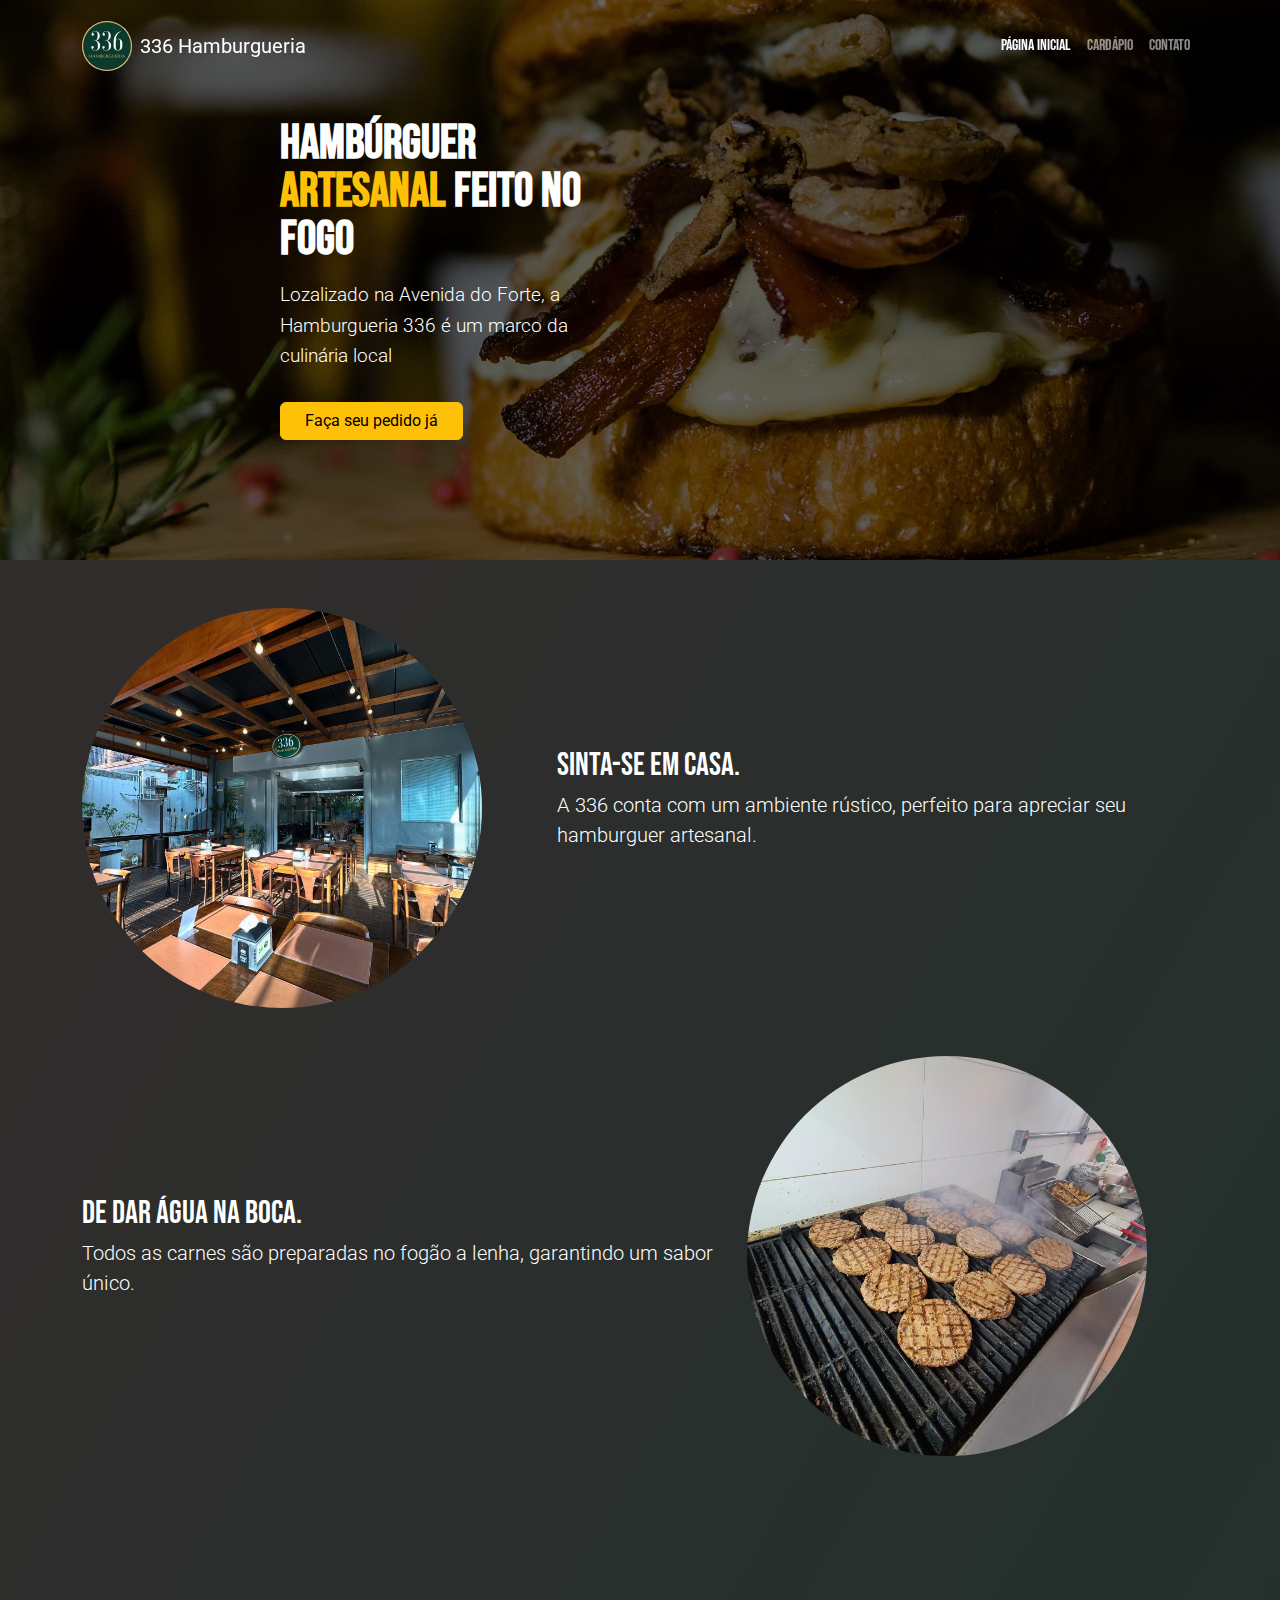
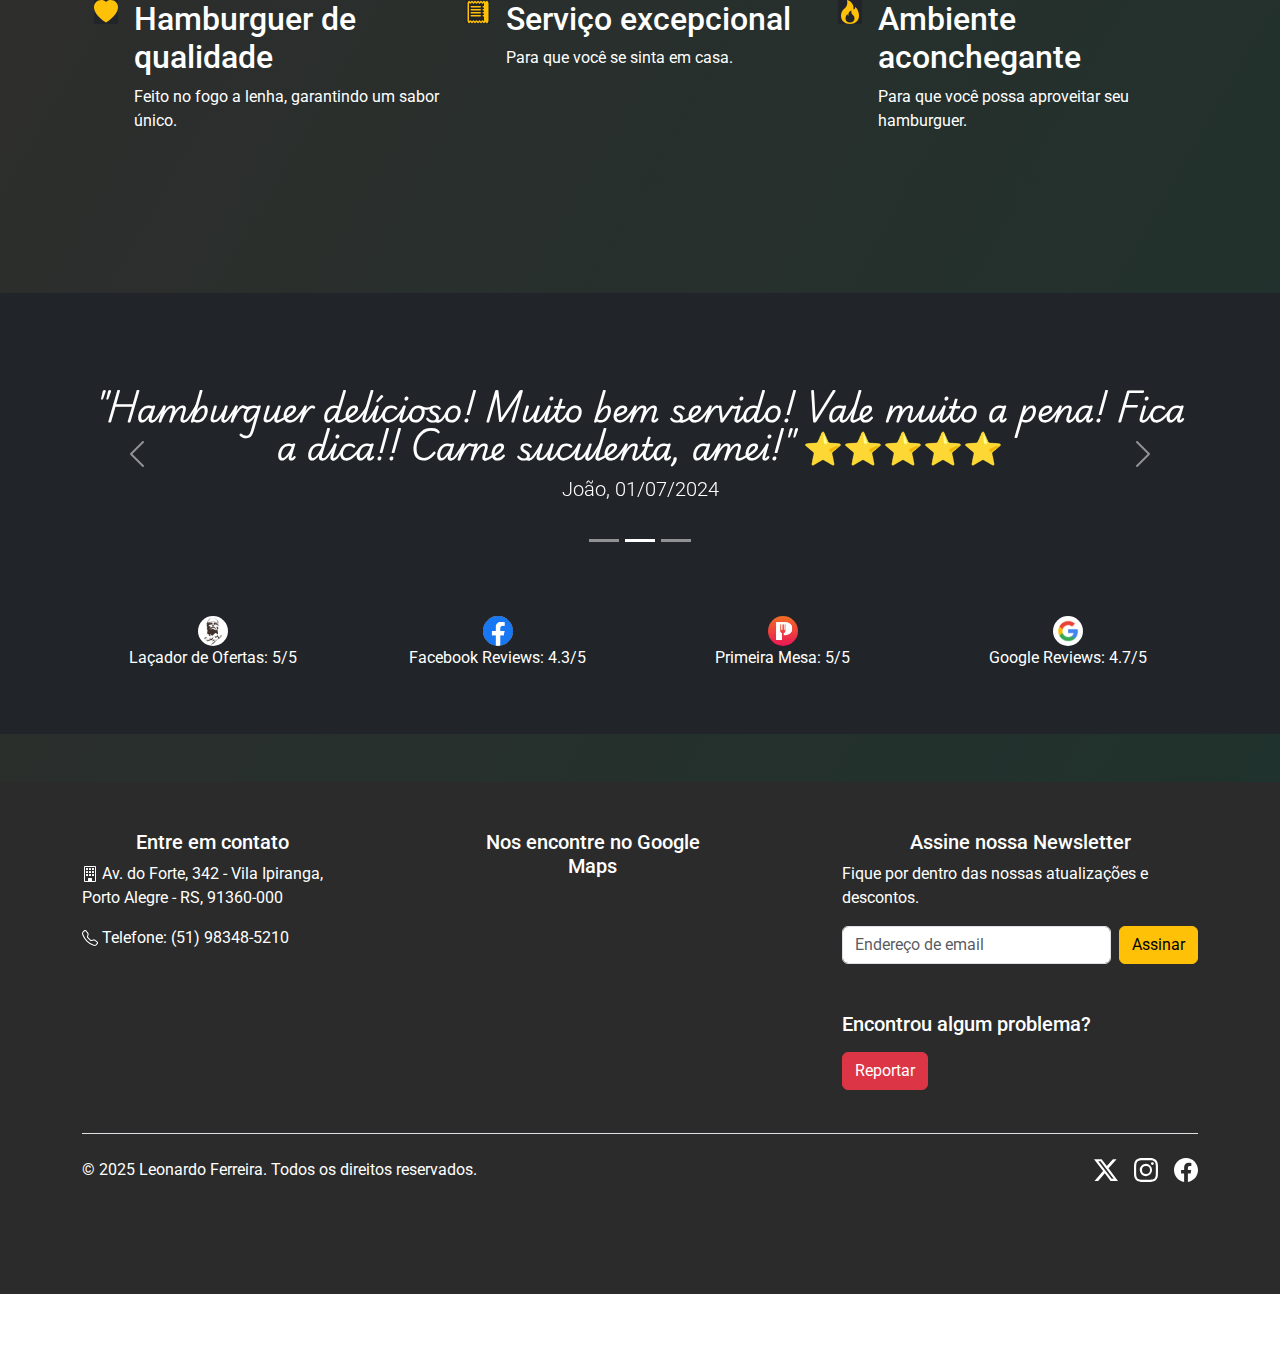
==== index.html @ c4f1ffca "first commit" ====
<!DOCTYPE html>
<html lang="en">
  <head>
    <meta charset="UTF-8" />
    <meta name="viewport" content="width=device-width, initial-scale=1.0" />
    <title>336 Hamburgueria</title>
    <link
      href="https://cdn.jsdelivr.net/npm/bootstrap@5.3.3/dist/css/bootstrap.min.css"
      rel="stylesheet"
      integrity="sha384-QWTKZyjpPEjISv5WaRU9OFeRpok6YctnYmDr5pNlyT2bRjXh0JMhjY6hW+ALEwIH"
      crossorigin="anonymous"
    />
    <link rel="stylesheet" href="/styles/style.css" />
    <script
      src="https://cdn.jsdelivr.net/npm/bootstrap@5.3.3/dist/js/bootstrap.bundle.min.js"
      integrity="sha384-YvpcrYf0tY3lHB60NNkmXc5s9fDVZLESaAA55NDzOxhy9GkcIdslK1eN7N6jIeHz"
      crossorigin="anonymous"
    ></script>
    <script src="/scripts/script.js" defer></script>
  </head>
  <body>
    <!-- HEADER -->
    <div id="header"></div>
    <!-- HEADER -->
    <!-- HERO -->
    <div class="container-fluid hero-section">
      <div class="container col-8 px-4 py-5 main-content">
        <div class="row align-items-center g-5 py-5">
          <div class="col-lg-6">
            <h1
              class="display-5 fw-bold text-white lh-1 mb-3 bebas-neue-regular"
            >
              Hambúrguer
              <span class="text-warning roboto">artesanal</span> feito no fogo
            </h1>
            <p class="lead text-white">
              Lozalizado na Avenida do Forte, a Hamburgueria 336 é um marco da
              culinária local
            </p>
            <div class="d-grid gap-2 d-flex justify-content-start">
              <a href="http://336hamburgueria.com/">
                <button type="button" class="btn btn-warning btn px-4 me-md-2">
                  Faça seu pedido já
                </button></a
              >
            </div>
          </div>
        </div>
      </div>
    </div>
    <!-- HERO -->
    <!-- FEATURETTES -->
    <div class="container py-5">
      <div class="row featurette mb-5 align-items-center">
        <div class="col-md-7 order-md-2">
          <h2
            class="featurette-heading fw-normal lh-1 text-white bebas-neue-regular"
          >
            Sinta-se em casa.
          </h2>
          <p class="lead text-white">
            A 336 conta com um ambiente rústico, perfeito para apreciar seu
            hamburguer artesanal.
          </p>
        </div>
        <div class="col-md-5 order-md-1">
          <img
            src="/images/ambient.jpg"
            class="img-fluid rounded-circle"
            alt="Ambiente aconchegante"
            style="width: 400px; height: 400px"
          />
        </div>
      </div>
      <div class="row featurette align-items-center">
        <div class="col-md-7">
          <h2
            class="featurette-heading fw-normal lh-1 text-white bebas-neue-regular"
          >
            De dar água na boca.
          </h2>
          <p class="lead text-white">
            Todos as carnes são preparadas no fogão a lenha, garantindo um sabor
            único.
          </p>
        </div>
        <div class="col-md-5">
          <img
            src="/images/grill.jpg"
            class="img-fluid rounded-circle"
            alt="Hamburguer de qualidade"
            style="width: 400px; height: 400px"
          />
        </div>
      </div>
    </div>
    <!-- FEATURETTES -->
    <!-- FEATURES -->
    <div class="container px-4 py-5" id="hanging-icons">
      <div class="row g-4 py-5 row-cols-1 row-cols-lg-3">
        <div class="col d-flex align-items-start">
          <div
            class="icon-square text-warning bg-dark d-inline-flex align-items-center justify-content-center fs-4 flex-shrink-0 me-3"
          >
            <svg
              xmlns="http://www.w3.org/2000/svg"
              width="1em"
              height="1em"
              fill="currentColor"
              class="bi bi-heart-fill"
              viewBox="0 0 16 16"
            >
              <path
                fill-rule="evenodd"
                d="M8 1.314C12.438-3.248 23.534 4.735 8 15-7.534 4.736 3.562-3.248 8 1.314"
              />
            </svg>
          </div>
          <div>
            <h3 class="fs-2 text-white">Hamburguer de qualidade</h3>
            <p class="text-white">
              Feito no fogo a lenha, garantindo um sabor único.
            </p>
          </div>
        </div>
        <div class="col d-flex align-items-start">
          <div
            class="icon-square text-warning bg-dark d-inline-flex align-items-center justify-content-center fs-4 flex-shrink-0 me-3"
          >
            <svg
              xmlns="http://www.w3.org/2000/svg"
              width="1em"
              height="1em"
              fill="currentColor"
              class="bi bi-receipt"
              viewBox="0 0 16 16"
            >
              <path
                d="M1.92.506a.5.5 0 0 1 .434.14L3 1.293l.646-.647a.5.5 0 0 1 .708 0L5 1.293l.646-.647a.5.5 0 0 1 .708 0L7 1.293l.646-.647a.5.5 0 0 1 .708 0L9 1.293l.646-.647a.5.5 0 0 1 .708 0l.646.647.646-.647a.5.5 0 0 1 .708 0l.646.647.646-.647a.5.5 0 0 1 .801.13l.5 1A.5.5 0 0 1 15 2v12a.5.5 0 0 1-.053.224l-.5 1a.5.5 0 0 1-.8.13L13 14.707l-.646.647a.5.5 0 0 1-.708 0L11 14.707l-.646.647a.5.5 0 0 1-.708 0L9 14.707l-.646.647a.5.5 0 0 1-.708 0L7 14.707l-.646.647a.5.5 0 0 1-.708 0L5 14.707l-.646.647a.5.5 0 0 1-.708 0L3 14.707l-.646.647a.5.5 0 0 1-.801-.13l-.5-1A.5.5 0 0 1 1 14V2a.5.5 0 0 1 .053-.224l.5-1a.5.5 0 0 1 .367-.27m.217 1.338L2 2.118v11.764l.137.274.51-.51a.5.5 0 0 1 .707 0l.646.647.646-.646a.5.5 0 0 1 .708 0l.646.646.646-.646a.5.5 0 0 1 .708 0l.646.646.646-.646a.5.5 0 0 1 .708 0l.646.646.646-.646a.5.5 0 0 1 .708 0l.509.509.137-.274V2.118l-.137-.274-.51.51a.5.5 0 0 1-.707 0L12 1.707l-.646.647a.5.5 0 0 1-.708 0L10 1.707l-.646.647a.5.5 0 0 1-.708 0L8 1.707l-.646.647a.5.5 0 0 1-.708 0L6 1.707l-.646.647a.5.5 0 0 1-.708 0L4 1.707l-.646.647a.5.5 0 0 1-.708 0z"
              />
              <path
                d="M3 4.5a.5.5 0 0 1 .5-.5h6a.5.5 0 1 1 0 1h-6a.5.5 0 0 1-.5-.5m0 2a.5.5 0 0 1 .5-.5h6a.5.5 0 1 1 0 1h-6a.5.5 0 0 1-.5-.5m0 2a.5.5 0 0 1 .5-.5h6a.5.5 0 1 1 0 1h-6a.5.5 0 0 1-.5-.5m0 2a.5.5 0 0 1 .5-.5h6a.5.5 0 0 1 0 1h-6a.5.5 0 0 1-.5-.5m8-6a.5.5 0 0 1 .5-.5h1a.5.5 0 0 1 0 1h-1a.5.5 0 0 1-.5-.5m0 2a.5.5 0 0 1 .5-.5h1a.5.5 0 0 1 0 1h-1a.5.5 0 0 1-.5-.5m0 2a.5.5 0 0 1 .5-.5h1a.5.5 0 0 1 0 1h-1a.5.5 0 0 1-.5-.5m0 2a.5.5 0 0 1 .5-.5h1a.5.5 0 0 1 0 1h-1a.5.5 0 0 1-.5-.5"
              />
            </svg>
          </div>
          <div>
            <h3 class="fs-2 text-white">Serviço excepcional</h3>
            <p class="text-white">Para que você se sinta em casa.</p>
          </div>
        </div>
        <div class="col d-flex align-items-start">
          <div
            class="icon-square text-warning bg-dark d-inline-flex align-items-center justify-content-center fs-4 flex-shrink-0 me-3"
          >
            <svg
              xmlns="http://www.w3.org/2000/svg"
              width="1em"
              height="1em"
              fill="currentColor"
              class="bi bi-fire"
              viewBox="0 0 16 16"
            >
              <path
                d="M8 16c3.314 0 6-2 6-5.5 0-1.5-.5-4-2.5-6 .25 1.5-1.25 2-1.25 2C11 4 9 .5 6 0c.357 2 .5 4-2 6-1.25 1-2 2.729-2 4.5C2 14 4.686 16 8 16m0-1c-1.657 0-3-1-3-2.75 0-.75.25-2 1.25-3C6.125 10 7 10.5 7 10.5c-.375-1.25.5-3.25 2-3.5-.179 1-.25 2 1 3 .625.5 1 1.364 1 2.25C11 14 9.657 15 8 15"
              />
            </svg>
          </div>
          <div>
            <h3 class="fs-2 text-white">Ambiente aconchegante</h3>
            <p class="text-white">
              Para que você possa aproveitar seu hamburguer.
            </p>
          </div>
        </div>
      </div>
    </div>
    <!-- FEATURES -->

    <!-- TESTIMONIALS -->
    <section id="testimonial">
      <div class="my-5">
        <div class="p-5 text-center bg-dark text-white">
          <div
            id="myCarousel"
            class="carousel slide mb-6 pointer-event"
            data-bs-ride="carousel"
          >
            <div class="carousel-indicators">
              <button
                type="button"
                data-bs-target="#myCarousel"
                data-bs-slide-to="0"
                class=""
                aria-label="Slide 1"
              ></button>
              <button
                type="button"
                data-bs-target="#myCarousel"
                data-bs-slide-to="1"
                aria-label="Slide 2"
                class="active"
                aria-current="true"
              ></button>
              <button
                type="button"
                data-bs-target="#myCarousel"
                data-bs-slide-to="2"
                aria-label="Slide 3"
                class=""
              ></button>
            </div>
            <div class="carousel-inner">
              <div class="carousel-item active">
                <div class="container py-5">
                  <h2 class="playwrite-au-sa-400">
                    "Hamburguer delícioso! Muito bem servido! Vale muito a pena!
                    Fica a dica!! Carne suculenta, amei!" ⭐⭐⭐⭐⭐
                  </h2>
                  <p class="col-lg-8 mx-auto lead mt-2">João, 01/07/2024</p>
                </div>
              </div>
              <div class="carousel-item">
                <div class="container py-5">
                  <h2 class="playwrite-au-sa-400">
                    "Hambúrguer de qualidade, além de matar a fome é enorme, e o
                    atendimento da equipe é excepcional." ⭐⭐⭐⭐⭐
                  </h2>
                  <p class="col-lg-8 mx-auto lead mt-2">Denis, 01/12/2024</p>
                </div>
              </div>
              <div class="carousel-item">
                <div class="container py-5">
                  <h2 class="playwrite-au-sa-400">
                    "Comida impecável!! O hambúrguer é uma delicia. E o bife a
                    parmegiana, tanto o de frango como o de carne sao
                    deliciosos. Atendimento nota 10. Serviço rapido, muito bem
                    organizado e limpeza nota 10 também!!" ⭐⭐⭐⭐⭐
                  </h2>
                  <p class="col-lg-8 mx-auto lead mt-2">Virgínia, 09/08/2024</p>
                </div>
              </div>
            </div>
            <button
              class="carousel-control-prev"
              type="button"
              data-bs-target="#myCarousel"
              data-bs-slide="prev"
            >
              <span
                class="carousel-control-prev-icon"
                aria-hidden="true"
              ></span>
              <span class="visually-hidden">Previous</span>
            </button>
            <button
              class="carousel-control-next"
              type="button"
              data-bs-target="#myCarousel"
              data-bs-slide="next"
            >
              <span
                class="carousel-control-next-icon"
                aria-hidden="true"
              ></span>
              <span class="visually-hidden">Next</span>
            </button>
          </div>

          <div class="container mt-5">
            <div class="row">
              <div class="col-lg-3 col-sm-12">
                <img
                  src="/images/lacador.jpg"
                  alt="lacador de ofertas"
                  height="30"
                  style="border-radius: 50%"
                />
                <p class="text-white">Laçador de Ofertas: 5/5</p>
              </div>
              <div class="col-lg-3 col-sm-12">
                <img
                  src="/images/facebook.jpg"
                  alt="facebook"
                  height="30"
                  style="border-radius: 50%"
                />
                <p class="text-white">Facebook Reviews: 4.3/5</p>
              </div>
              <div class="col-lg-3 col-sm-12">
                <img
                  src="/images/primeiramesa.jpg"
                  alt="primeira mesa"
                  height="30"
                  style="border-radius: 50%"
                />
                <p class="text-white">Primeira Mesa: 5/5</p>
              </div>
              <div class="col-lg-3 col-sm-12">
                <img
                  src="/images/google.jpg"
                  alt="google reviews"
                  height="30"
                  style="border-radius: 50%"
                />
                <p class="text-white">Google Reviews: 4.7/5</p>
              </div>
            </div>
          </div>
        </div>
      </div>
    </section>
    <!-- TESTIMONIALS -->

    <!-- FOOTER -->
    <footer id="footer"></footer>
    <!-- FOOTER -->
  </body>
</html>
---- styles/style.css ----
@import url("https://fonts.googleapis.com/css2?family=Bebas+Neue&family=Roboto&family=Playwrite+AU+SA:wght@100..400&display=swap");

@keyframes gradient-animation {
  0% {
    background-position: 0% 50%;
  }
  50% {
    background-position: 100% 50%;
  }
  100% {
    background-position: 0% 50%;
  }
}

body {
  background: linear-gradient(300deg, #0c392d, #342b2c);
  background-size: 180% 180%;
  animation: gradient-animation 20s ease infinite;
  min-height: 100vh;
  margin: 0;
  font-family: "Roboto", sans-serif;
}

.hero-section {
  position: relative;
  z-index: 1;
  min-height: 70vh; /* Adjust height to fit the hero text */
  display: flex;
  justify-content: flex-start; /* Align text to the left */
  align-items: center;
  color: white;
  background: url("/images/burger-bg.png") no-repeat center center;
  background-size: cover;
  margin-top: -70px; /* Remove the gap between the burger background and the top */
  padding-top: 70px; /* Compensate for the fixed navbar */
}

.hero-section::after {
  content: "";
  position: absolute;
  top: 0;
  left: 0;
  right: 0;
  bottom: 0;
  background: rgba(0, 0, 0, 0.6); /* Darker overlay for better readability */
  z-index: -1;
}

.navbar {
  position: fixed;
  width: 100%;
  top: 0;
  z-index: 1000;
  transition: background-color 0.3s;
}

.navbar-transparent {
  background-color: transparent !important;
}

.navbar-solid {
  background-color: #343a40 !important;
}

.main-content {
  padding-top: 100px; /* Add padding to ensure content doesn't overlap with navbar */
}

.side-nav {
  height: 100%;
  width: 0;
  position: fixed;
  z-index: 1001;
  top: 0;
  right: 0;
  background-color: #343a40;
  overflow-x: hidden;
  transition: 0.5s;
  padding-top: 60px;
}

.side-nav a {
  padding: 8px 8px 8px 32px;
  text-decoration: none;
  font-size: 25px;
  color: #ffffff;
  display: block;
  transition: 0.3s;
}

.side-nav a:hover {
  color: #f1f1f1;
}

.side-nav .closebtn {
  position: absolute;
  top: 0;
  right: 25px;
  font-size: 36px;
  margin-left: 50px;
}

.side-nav .active {
  background-color: #495057;
  color: #ffffff;
}

.hero-section h1 {
  font-size: 3rem;
  font-weight: bold;
  line-height: 1.3;
  margin-bottom: 20px;
}

.hero-section p {
  font-size: 1.2rem;
  line-height: 1.6;
  margin-bottom: 30px;
}

.d-grid .btn {
  min-width: 150px;
}

.bebas-neue-regular {
  font-family: "Bebas Neue", serif;
  font-weight: 400;
  font-style: normal;
}

.roboto-regular {
  font-family: "Roboto", serif;
  font-weight: 400;
  font-style: normal;
}

.playwrite-au-sa-400 {
  font-family: "Playwrite AU SA", serif;
  font-optical-sizing: auto;
  font-weight: 400;
  font-style: normal;
}

.cover {
  background: url("/images/burger-bg.png") no-repeat;
  position: relative;
  background-size: cover;
  background-position: center center;
  height: 70%;
}
.overlay {
  position: absolute;
  width: 100%;
  height: 100%;
  background: rgba(0, 0, 0, 0.4); /* Dark overlay */
}

.card-img-top {
  height: 400px;
  object-fit: cover;
}

#backToTop {
  position: fixed;
  bottom: 20px;
  right: 20px;
  display: none;
  background-color: #343a40;
  color: #ffffff;
  border: none;
  padding: 10px 15px;
  border-radius: 5px;
  cursor: pointer;
  z-index: 1000;
}

#backToTop:hover {
  background-color: #495057;
}

@media (max-width: 768px) {
  .hero-section {
    padding-top: 70px; /* Adjust padding for mobile to avoid navbar overlap */
    text-align: center; /* Center align text on mobile */
  }

  .hero-section h1 {
    font-size: 2.2rem;
  }

  .hero-section p {
    font-size: 1rem;
  }

  /* Mobile Overlay */
  .cover::after {
    background: rgba(0, 0, 0, 0.7); /* Stronger dark overlay on mobile */
  }
}

@media (min-width: 769px) {
  .hero-section {
    text-align: left;
    padding-left: 5%;
    padding-right: 5%;
  }
}
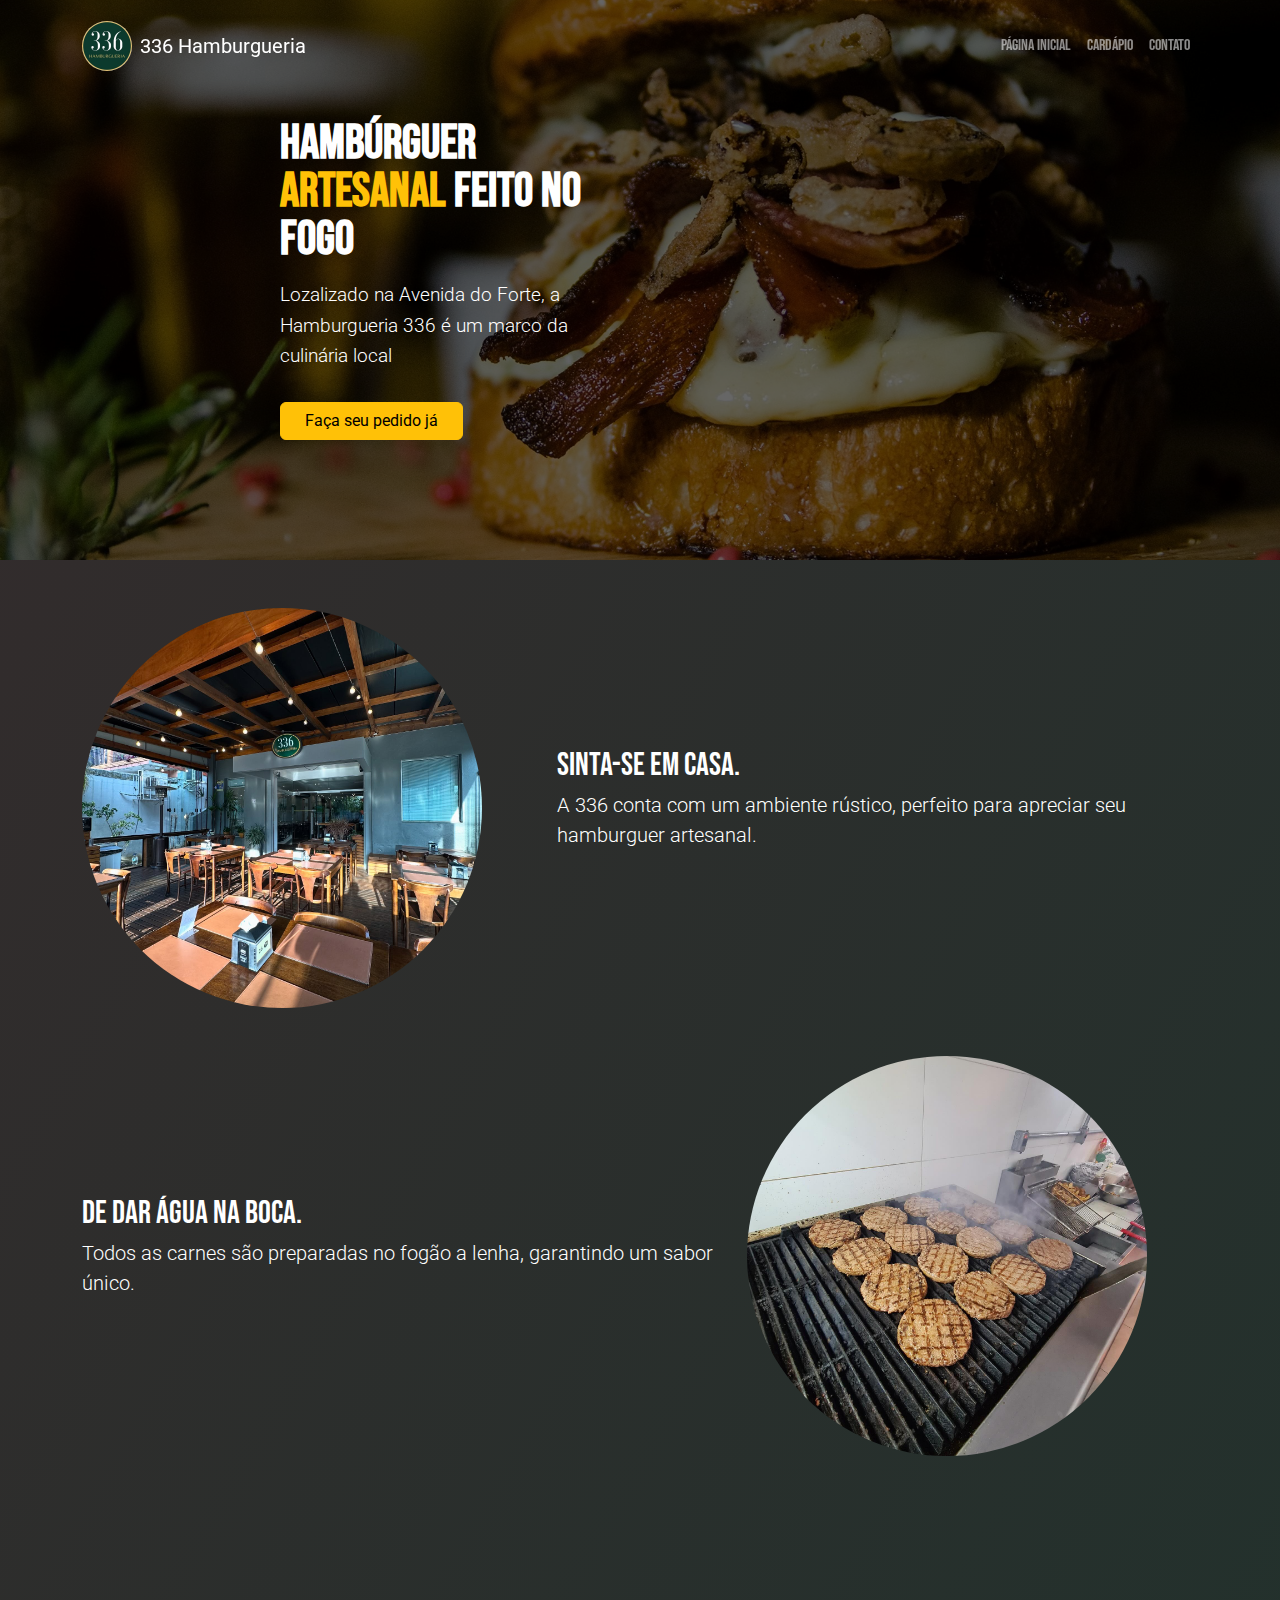
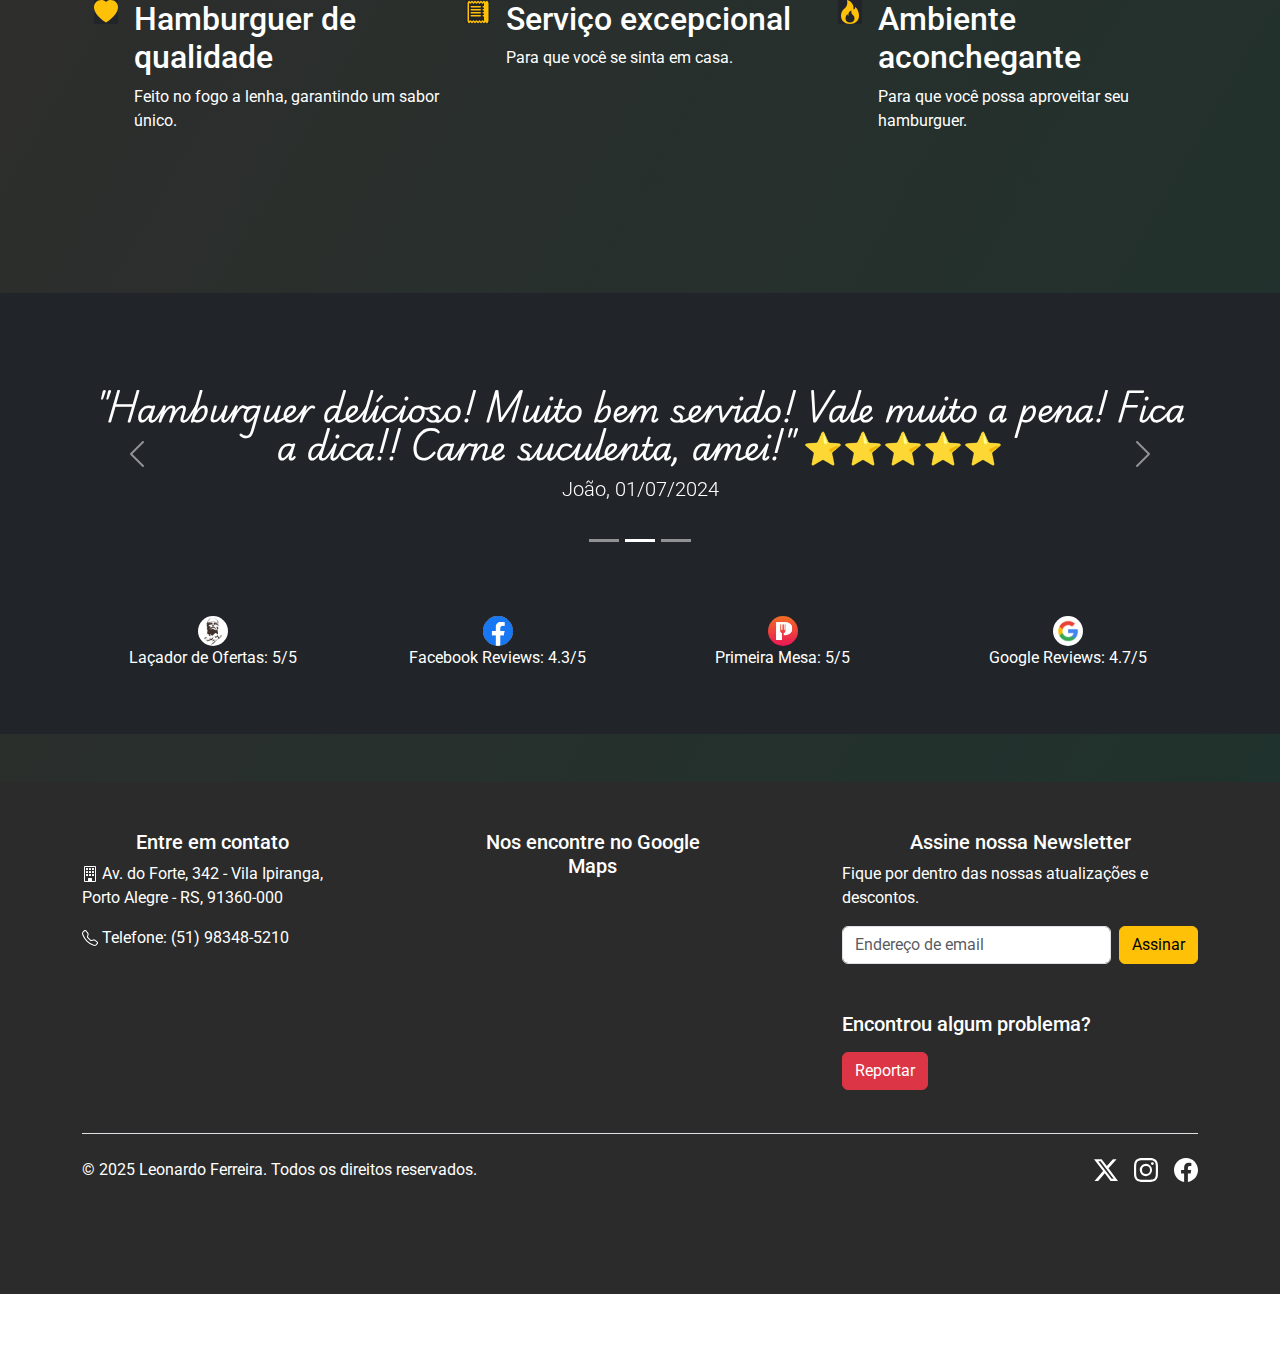
==== commit df69326e: "fixed links" ====
--- a/index.html
+++ b/index.html
@@ -10,13 +10,13 @@
       integrity="sha384-QWTKZyjpPEjISv5WaRU9OFeRpok6YctnYmDr5pNlyT2bRjXh0JMhjY6hW+ALEwIH"
       crossorigin="anonymous"
     />
-    <link rel="stylesheet" href="/styles/style.css" />
+    <link rel="stylesheet" href="./styles/style.css" />
     <script
       src="https://cdn.jsdelivr.net/npm/bootstrap@5.3.3/dist/js/bootstrap.bundle.min.js"
       integrity="sha384-YvpcrYf0tY3lHB60NNkmXc5s9fDVZLESaAA55NDzOxhy9GkcIdslK1eN7N6jIeHz"
       crossorigin="anonymous"
     ></script>
-    <script src="/scripts/script.js" defer></script>
+    <script src="./scripts/script.js" defer></script>
   </head>
   <body>
     <!-- HEADER -->
@@ -65,7 +65,7 @@
         </div>
         <div class="col-md-5 order-md-1">
           <img
-            src="/images/ambient.jpg"
+            src="./images/ambient.jpg"
             class="img-fluid rounded-circle"
             alt="Ambiente aconchegante"
             style="width: 400px; height: 400px"
@@ -86,7 +86,7 @@
         </div>
         <div class="col-md-5">
           <img
-            src="/images/grill.jpg"
+            src="./images/grill.jpg"
             class="img-fluid rounded-circle"
             alt="Hamburguer de qualidade"
             style="width: 400px; height: 400px"
@@ -270,7 +270,7 @@
             <div class="row">
               <div class="col-lg-3 col-sm-12">
                 <img
-                  src="/images/lacador.jpg"
+                  src="./images/lacador.jpg"
                   alt="lacador de ofertas"
                   height="30"
                   style="border-radius: 50%"
@@ -279,7 +279,7 @@
               </div>
               <div class="col-lg-3 col-sm-12">
                 <img
-                  src="/images/facebook.jpg"
+                  src="./images/facebook.jpg"
                   alt="facebook"
                   height="30"
                   style="border-radius: 50%"
@@ -288,7 +288,7 @@
               </div>
               <div class="col-lg-3 col-sm-12">
                 <img
-                  src="/images/primeiramesa.jpg"
+                  src="./images/primeiramesa.jpg"
                   alt="primeira mesa"
                   height="30"
                   style="border-radius: 50%"
@@ -297,7 +297,7 @@
               </div>
               <div class="col-lg-3 col-sm-12">
                 <img
-                  src="/images/google.jpg"
+                  src="./images/google.jpg"
                   alt="google reviews"
                   height="30"
                   style="border-radius: 50%"
--- a/styles/style.css
+++ b/styles/style.css
@@ -24,15 +24,15 @@
 .hero-section {
   position: relative;
   z-index: 1;
-  min-height: 70vh; /* Adjust height to fit the hero text */
+  min-height: 70vh;
   display: flex;
-  justify-content: flex-start; /* Align text to the left */
+  justify-content: flex-start;
   align-items: center;
   color: white;
-  background: url("/images/burger-bg.png") no-repeat center center;
+  background: url("../images/burger-bg.png") no-repeat center center;
   background-size: cover;
-  margin-top: -70px; /* Remove the gap between the burger background and the top */
-  padding-top: 70px; /* Compensate for the fixed navbar */
+  margin-top: -70px; 
+  padding-top: 70px; 
 }
 
 .hero-section::after {
@@ -42,7 +42,7 @@
   left: 0;
   right: 0;
   bottom: 0;
-  background: rgba(0, 0, 0, 0.6); /* Darker overlay for better readability */
+  background: rgba(0, 0, 0, 0.6);
   z-index: -1;
 }
 
@@ -63,7 +63,7 @@
 }
 
 .main-content {
-  padding-top: 100px; /* Add padding to ensure content doesn't overlap with navbar */
+  padding-top: 100px; 
 }
 
 .side-nav {
@@ -142,7 +142,7 @@
 }
 
 .cover {
-  background: url("/images/burger-bg.png") no-repeat;
+  background: url("../images/burger-bg.png") no-repeat;
   position: relative;
   background-size: cover;
   background-position: center center;
@@ -152,7 +152,7 @@
   position: absolute;
   width: 100%;
   height: 100%;
-  background: rgba(0, 0, 0, 0.4); /* Dark overlay */
+  background: rgba(0, 0, 0, 0.4); 
 }
 
 .card-img-top {
@@ -180,8 +180,8 @@
 
 @media (max-width: 768px) {
   .hero-section {
-    padding-top: 70px; /* Adjust padding for mobile to avoid navbar overlap */
-    text-align: center; /* Center align text on mobile */
+    padding-top: 70px; 
+    text-align: center; 
   }
 
   .hero-section h1 {
@@ -194,7 +194,7 @@
 
   /* Mobile Overlay */
   .cover::after {
-    background: rgba(0, 0, 0, 0.7); /* Stronger dark overlay on mobile */
+    background: rgba(0, 0, 0, 0.7);
   }
 }
 
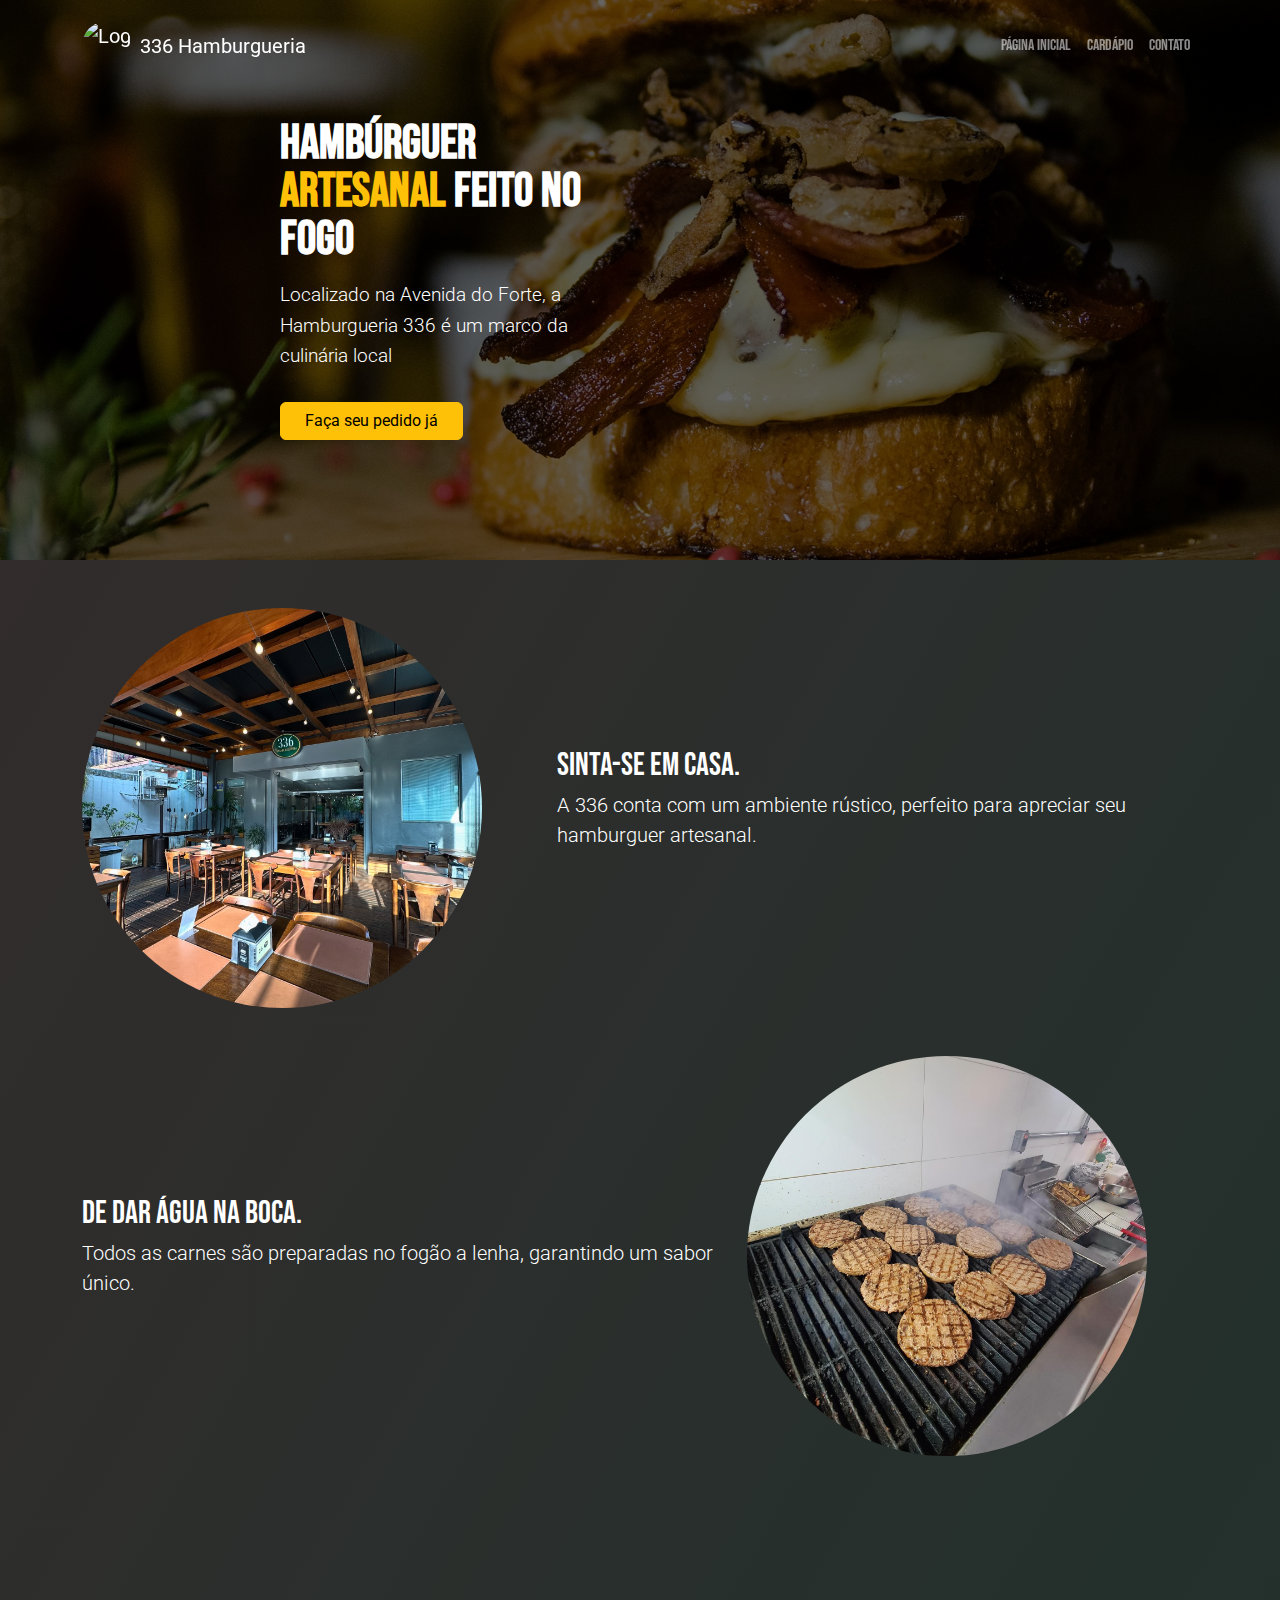
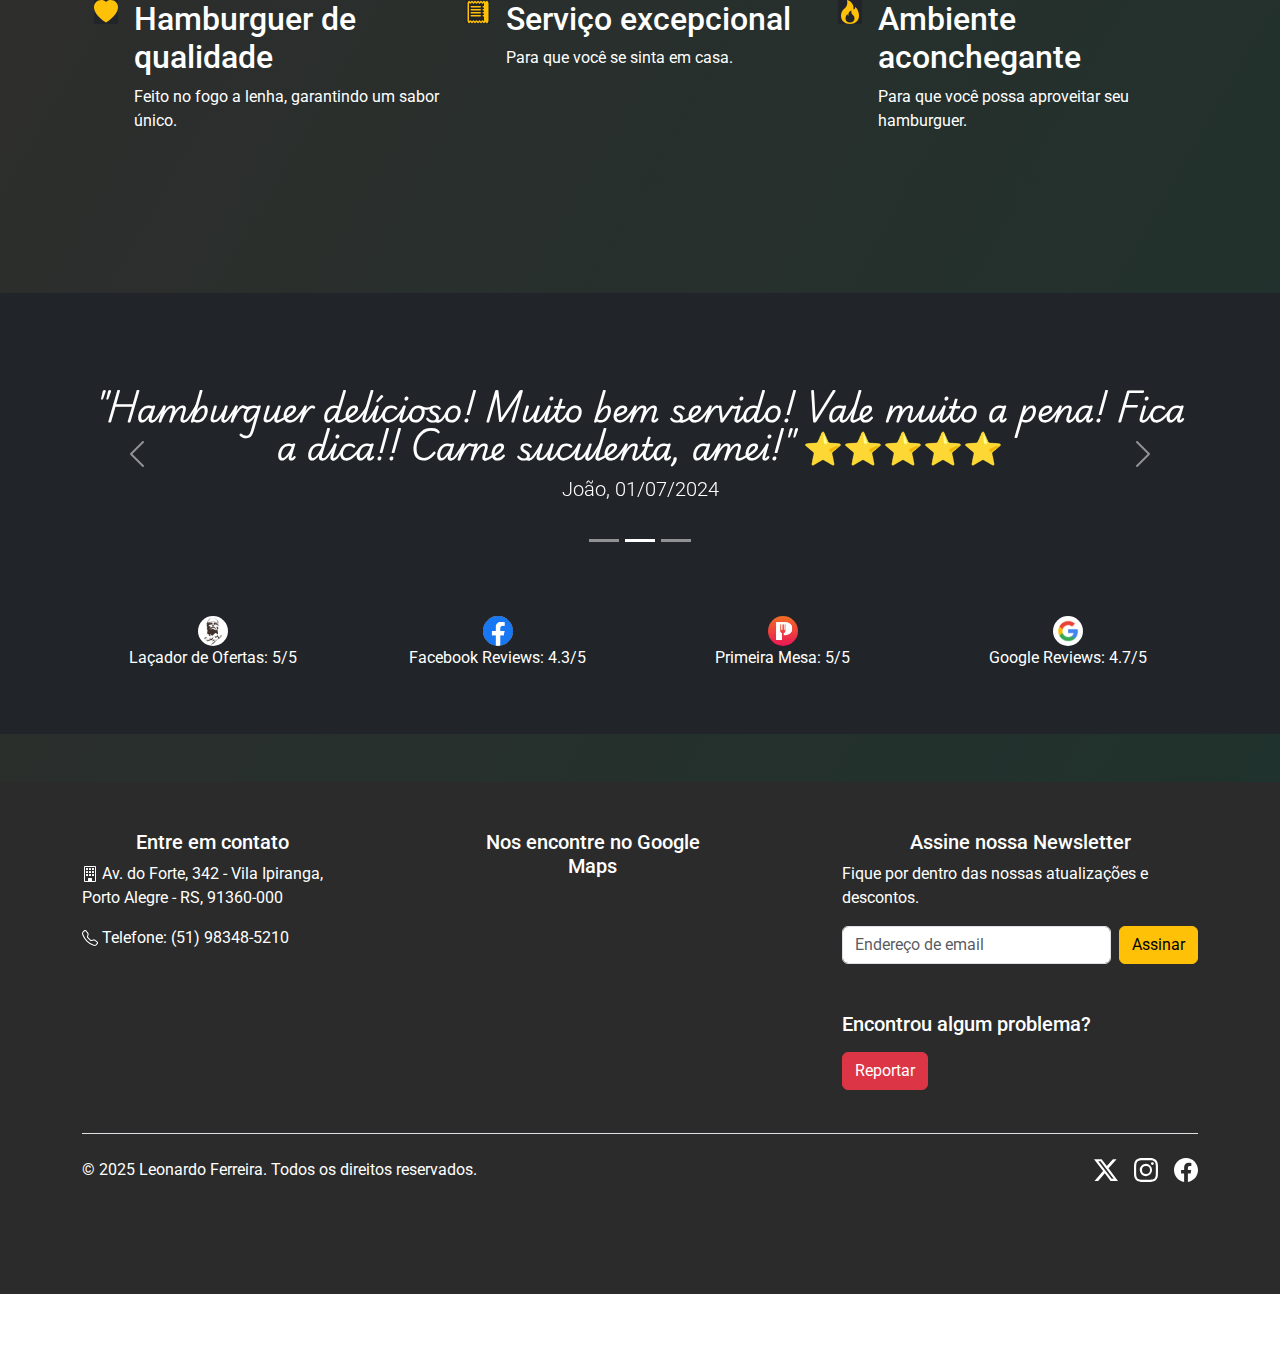
==== commit 664aea8e: "typo" ====
--- a/index.html
+++ b/index.html
@@ -34,7 +34,7 @@
               <span class="text-warning roboto">artesanal</span> feito no fogo
             </h1>
             <p class="lead text-white">
-              Lozalizado na Avenida do Forte, a Hamburgueria 336 é um marco da
+              Localizado na Avenida do Forte, a Hamburgueria 336 é um marco da
               culinária local
             </p>
             <div class="d-grid gap-2 d-flex justify-content-start">
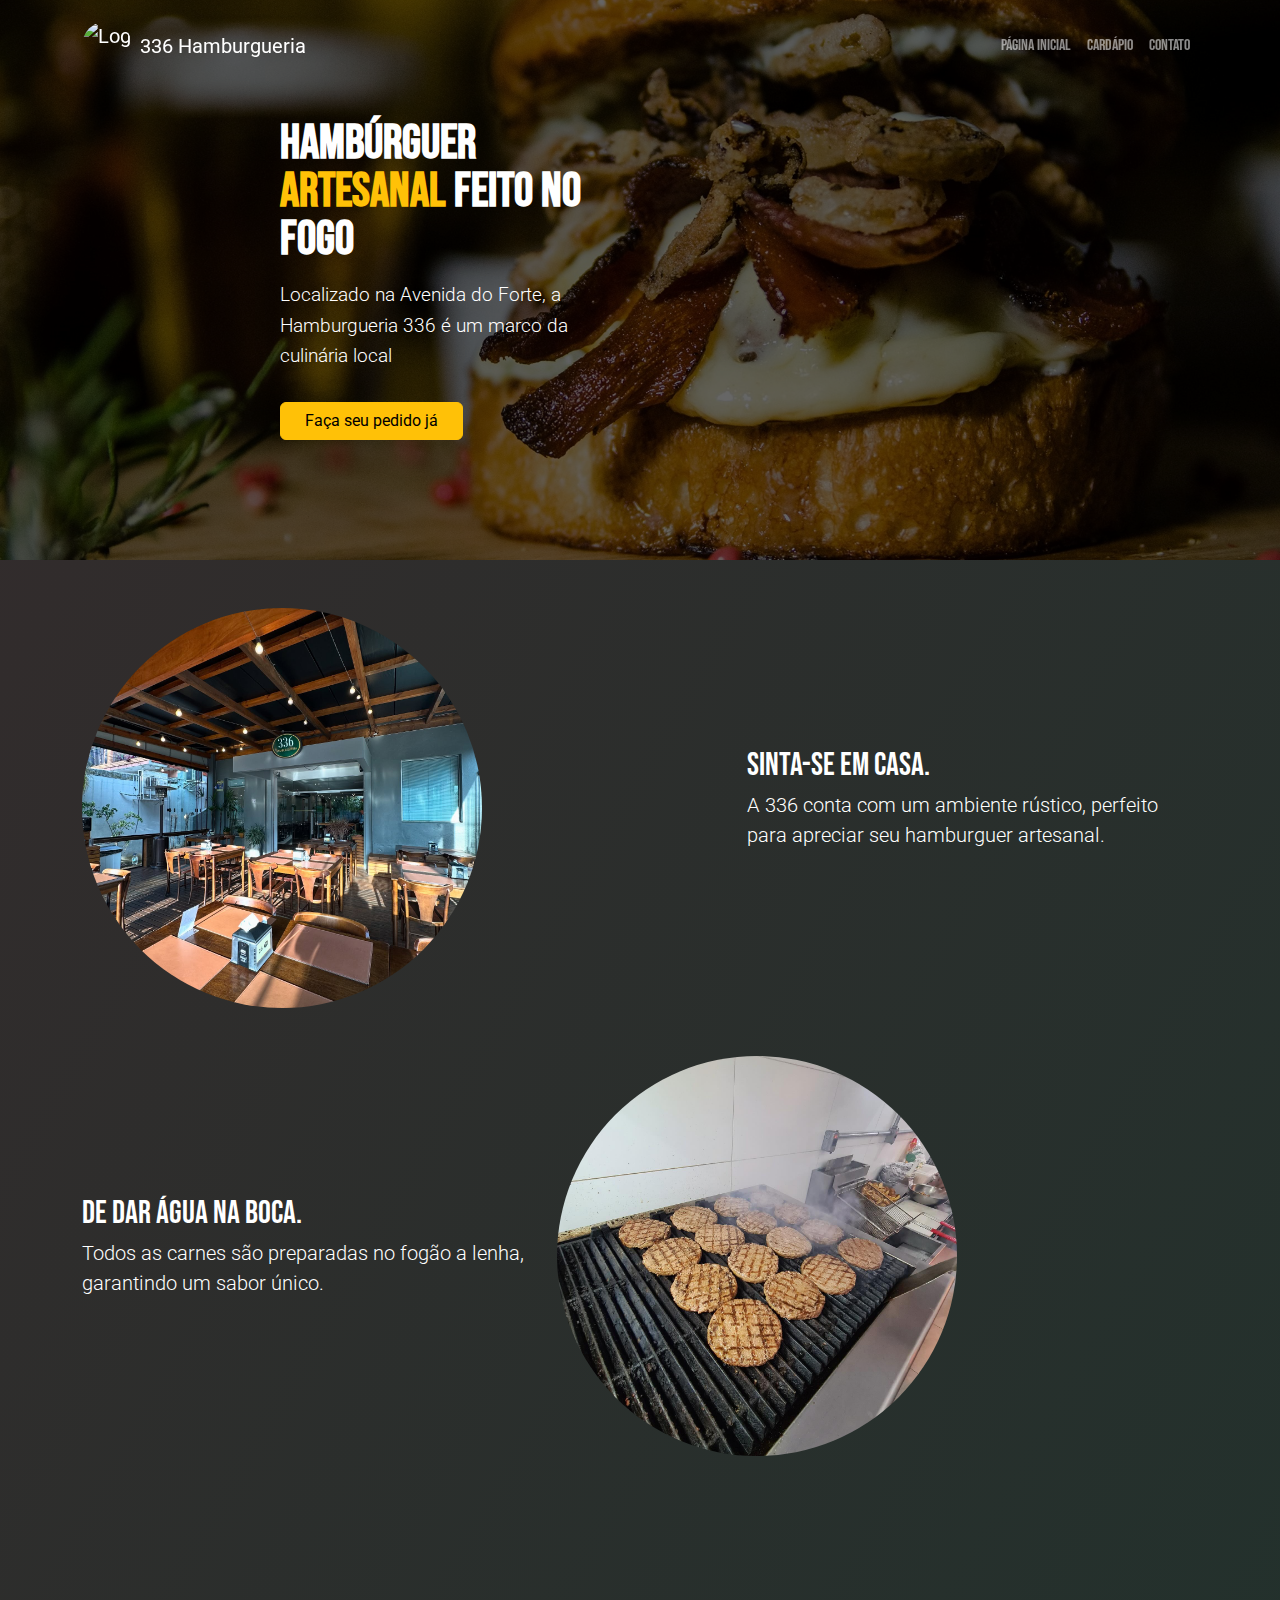
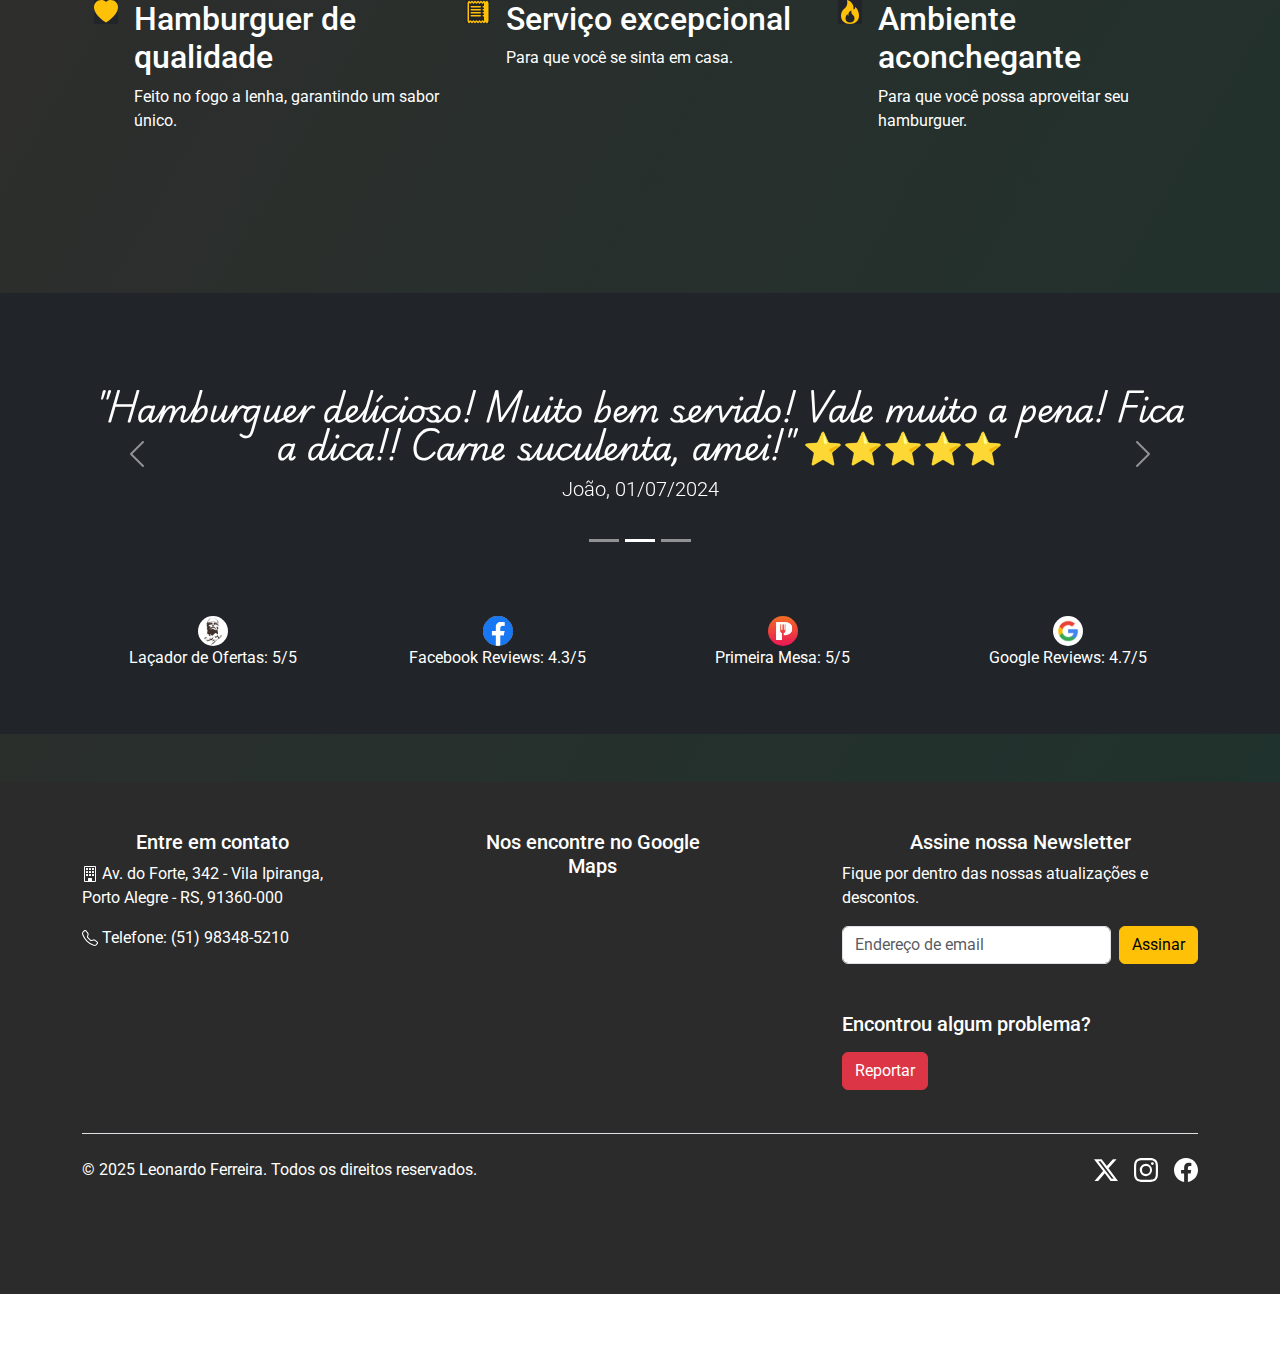
==== commit c01cadde: "fixed featurettes' image dimensions" ====
--- a/index.html
+++ b/index.html
@@ -52,7 +52,7 @@
     <!-- FEATURETTES -->
     <div class="container py-5">
       <div class="row featurette mb-5 align-items-center">
-        <div class="col-md-7 order-md-2">
+        <div class="col-md-5 order-md-2">
           <h2
             class="featurette-heading fw-normal lh-1 text-white bebas-neue-regular"
           >
@@ -63,7 +63,7 @@
             hamburguer artesanal.
           </p>
         </div>
-        <div class="col-md-5 order-md-1">
+        <div class="col-md-7 order-md-1">
           <img
             src="./images/ambient.jpg"
             class="img-fluid rounded-circle"
@@ -73,7 +73,7 @@
         </div>
       </div>
       <div class="row featurette align-items-center">
-        <div class="col-md-7">
+        <div class="col-md-5">
           <h2
             class="featurette-heading fw-normal lh-1 text-white bebas-neue-regular"
           >
@@ -84,7 +84,7 @@
             único.
           </p>
         </div>
-        <div class="col-md-5">
+        <div class="col-md-7">
           <img
             src="./images/grill.jpg"
             class="img-fluid rounded-circle"
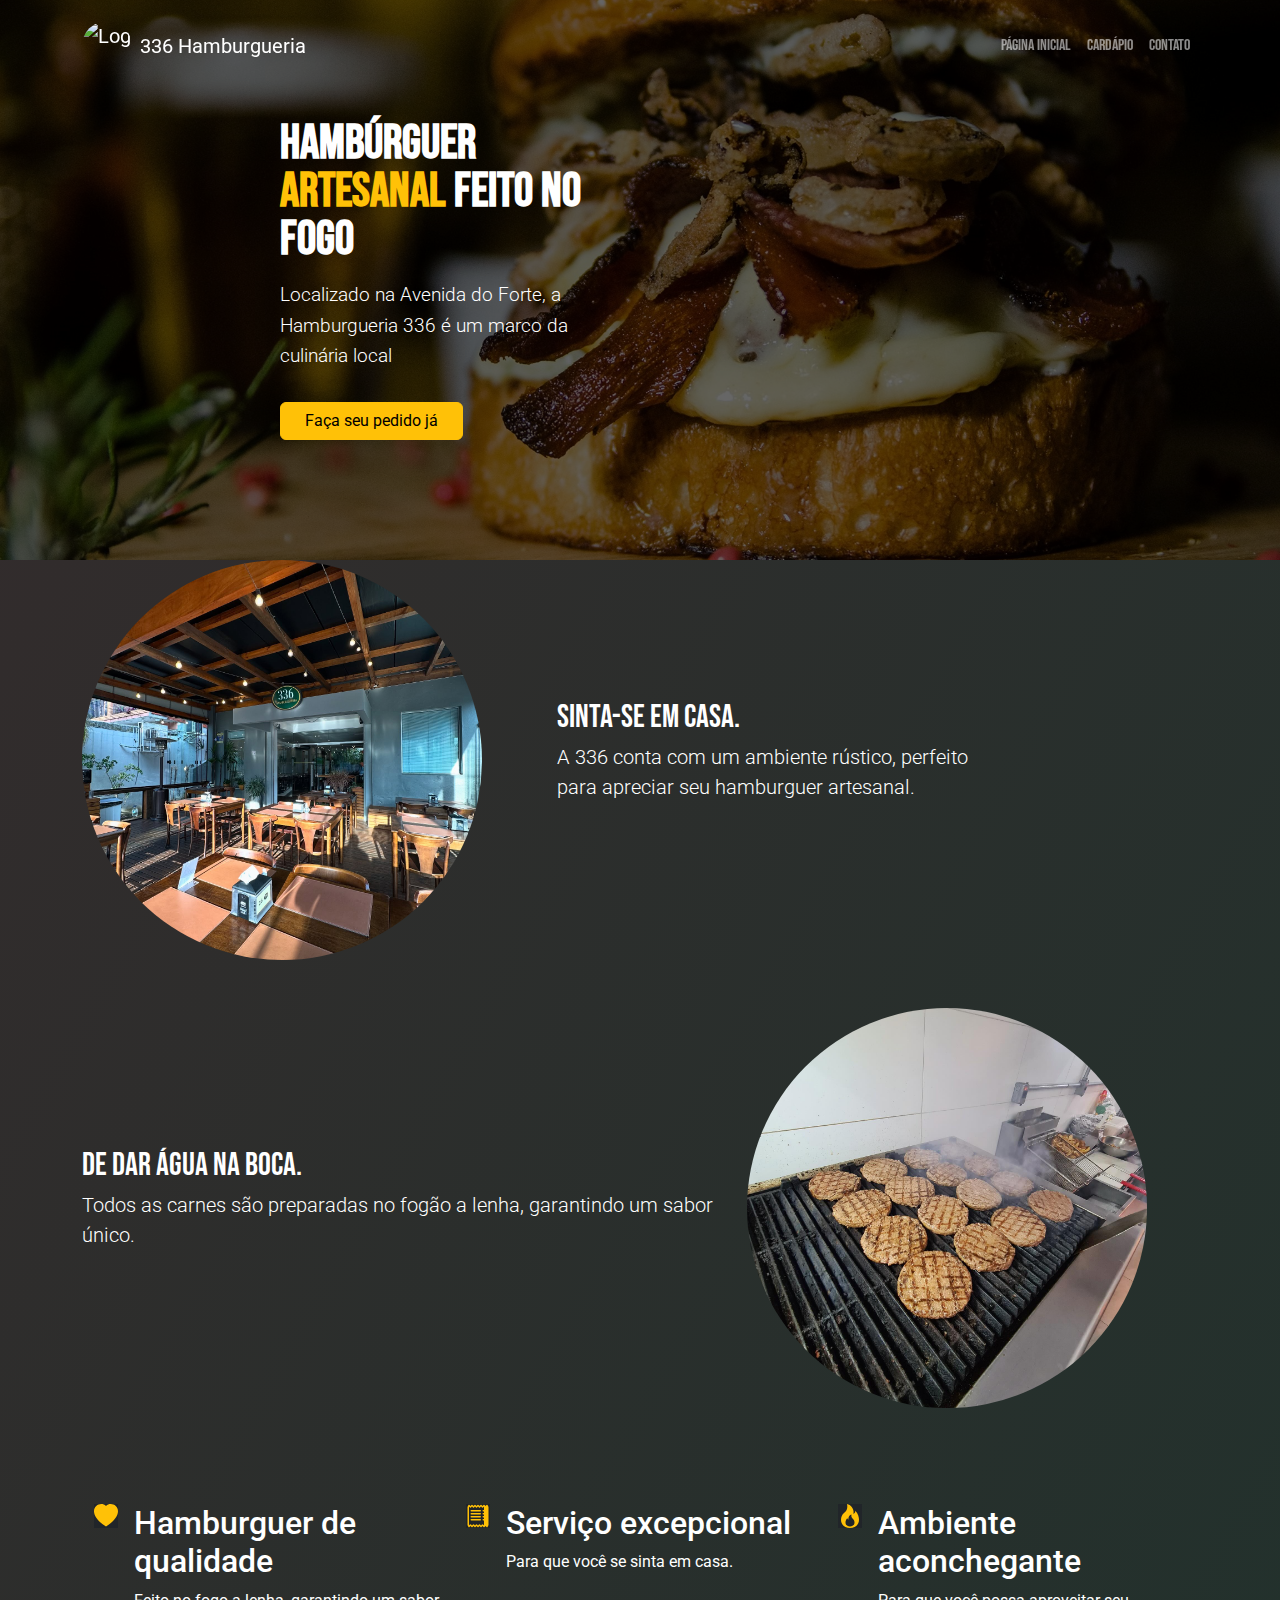
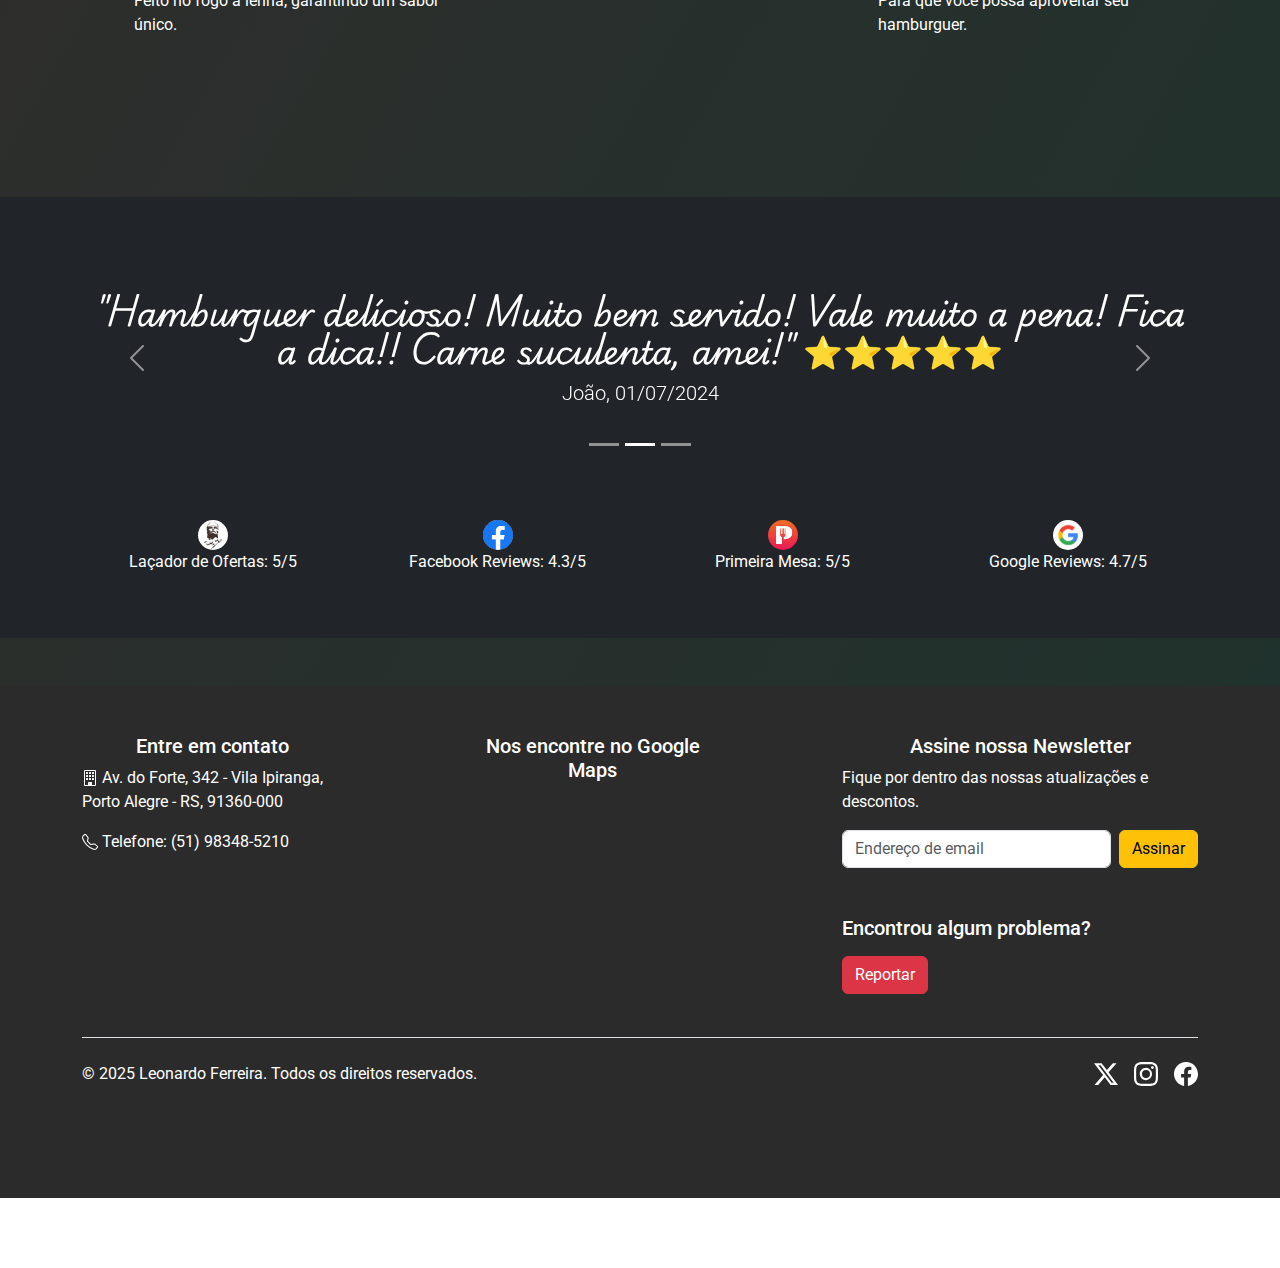
==== commit b2f0e795: "reverted featurettes' changes" ====
--- a/index.html
+++ b/index.html
@@ -50,7 +50,7 @@
     </div>
     <!-- HERO -->
     <!-- FEATURETTES -->
-    <div class="container py-5">
+    <div class="container py-7">
       <div class="row featurette mb-5 align-items-center">
         <div class="col-md-5 order-md-2">
           <h2
@@ -63,7 +63,7 @@
             hamburguer artesanal.
           </p>
         </div>
-        <div class="col-md-7 order-md-1">
+        <div class="col-md-5 order-md-1">
           <img
             src="./images/ambient.jpg"
             class="img-fluid rounded-circle"
@@ -73,7 +73,7 @@
         </div>
       </div>
       <div class="row featurette align-items-center">
-        <div class="col-md-5">
+        <div class="col-md-7">
           <h2
             class="featurette-heading fw-normal lh-1 text-white bebas-neue-regular"
           >
@@ -84,7 +84,7 @@
             único.
           </p>
         </div>
-        <div class="col-md-7">
+        <div class="col-md-5">
           <img
             src="./images/grill.jpg"
             class="img-fluid rounded-circle"
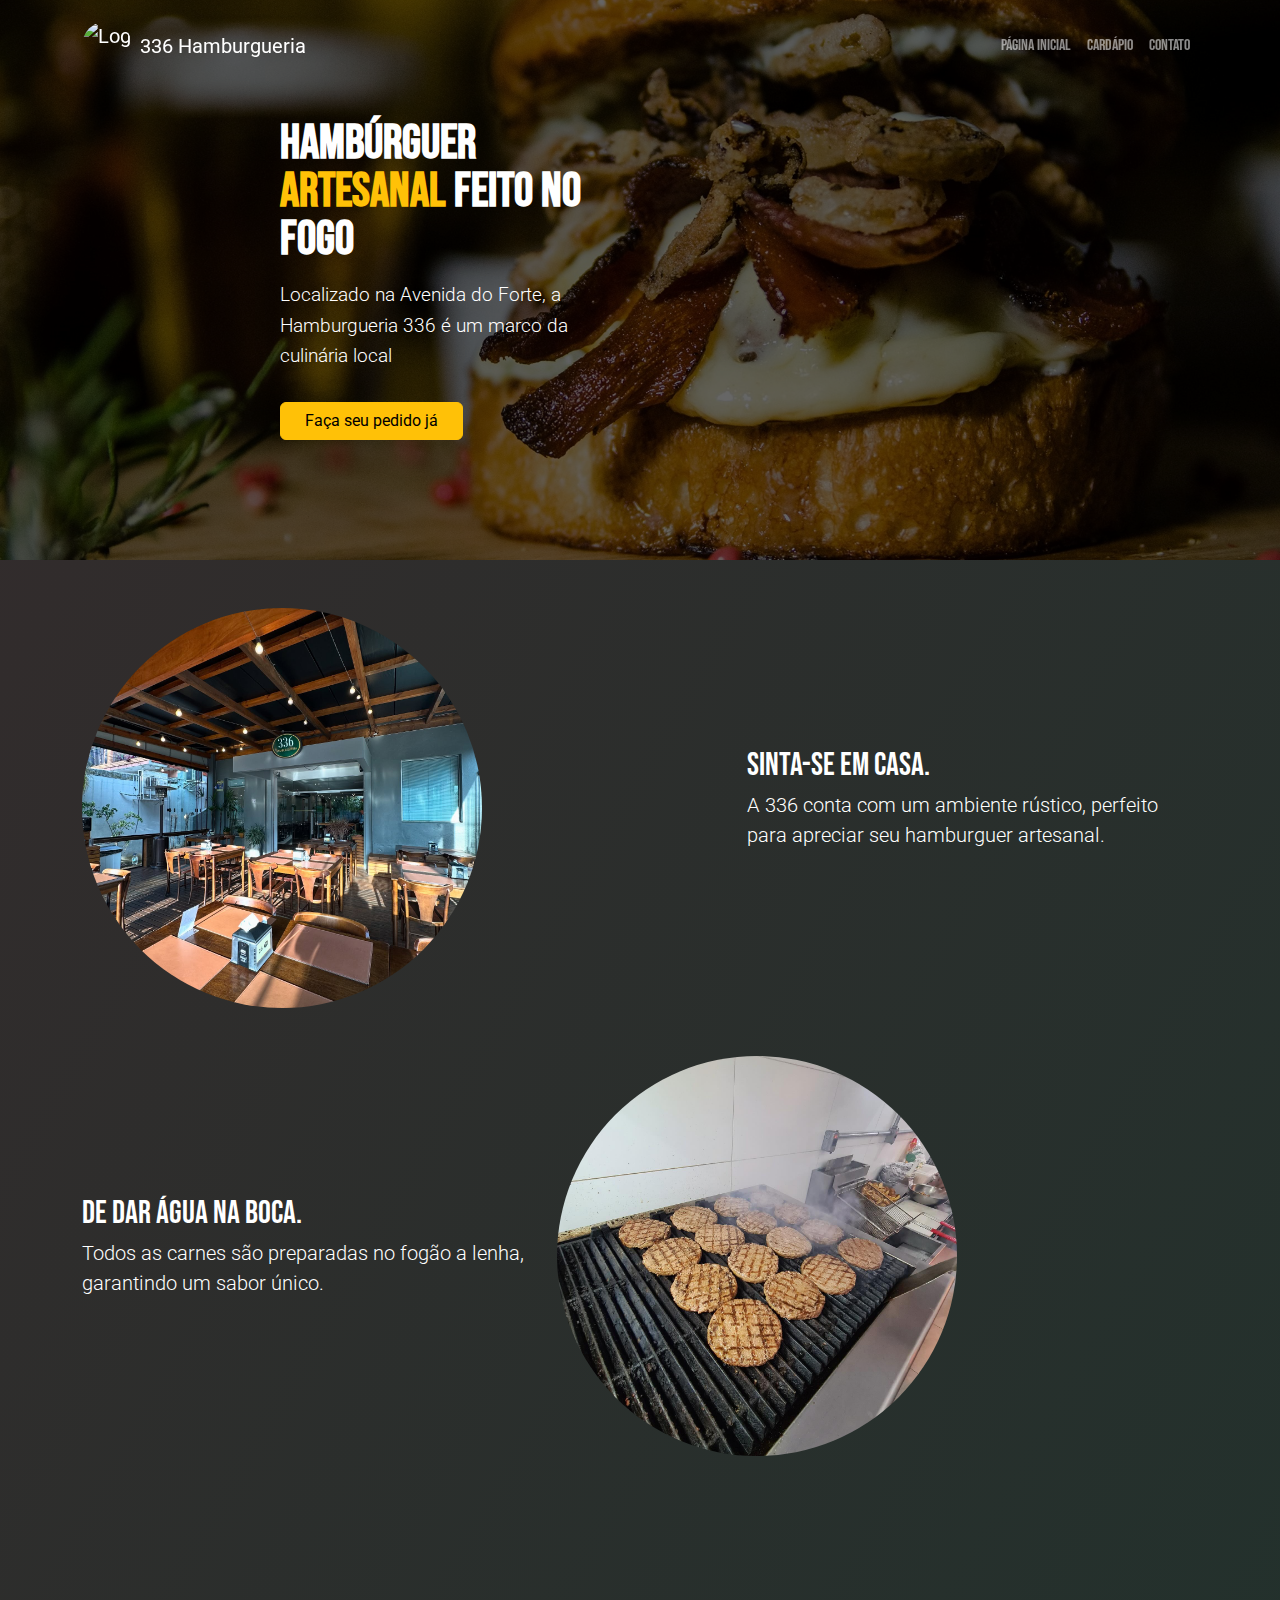
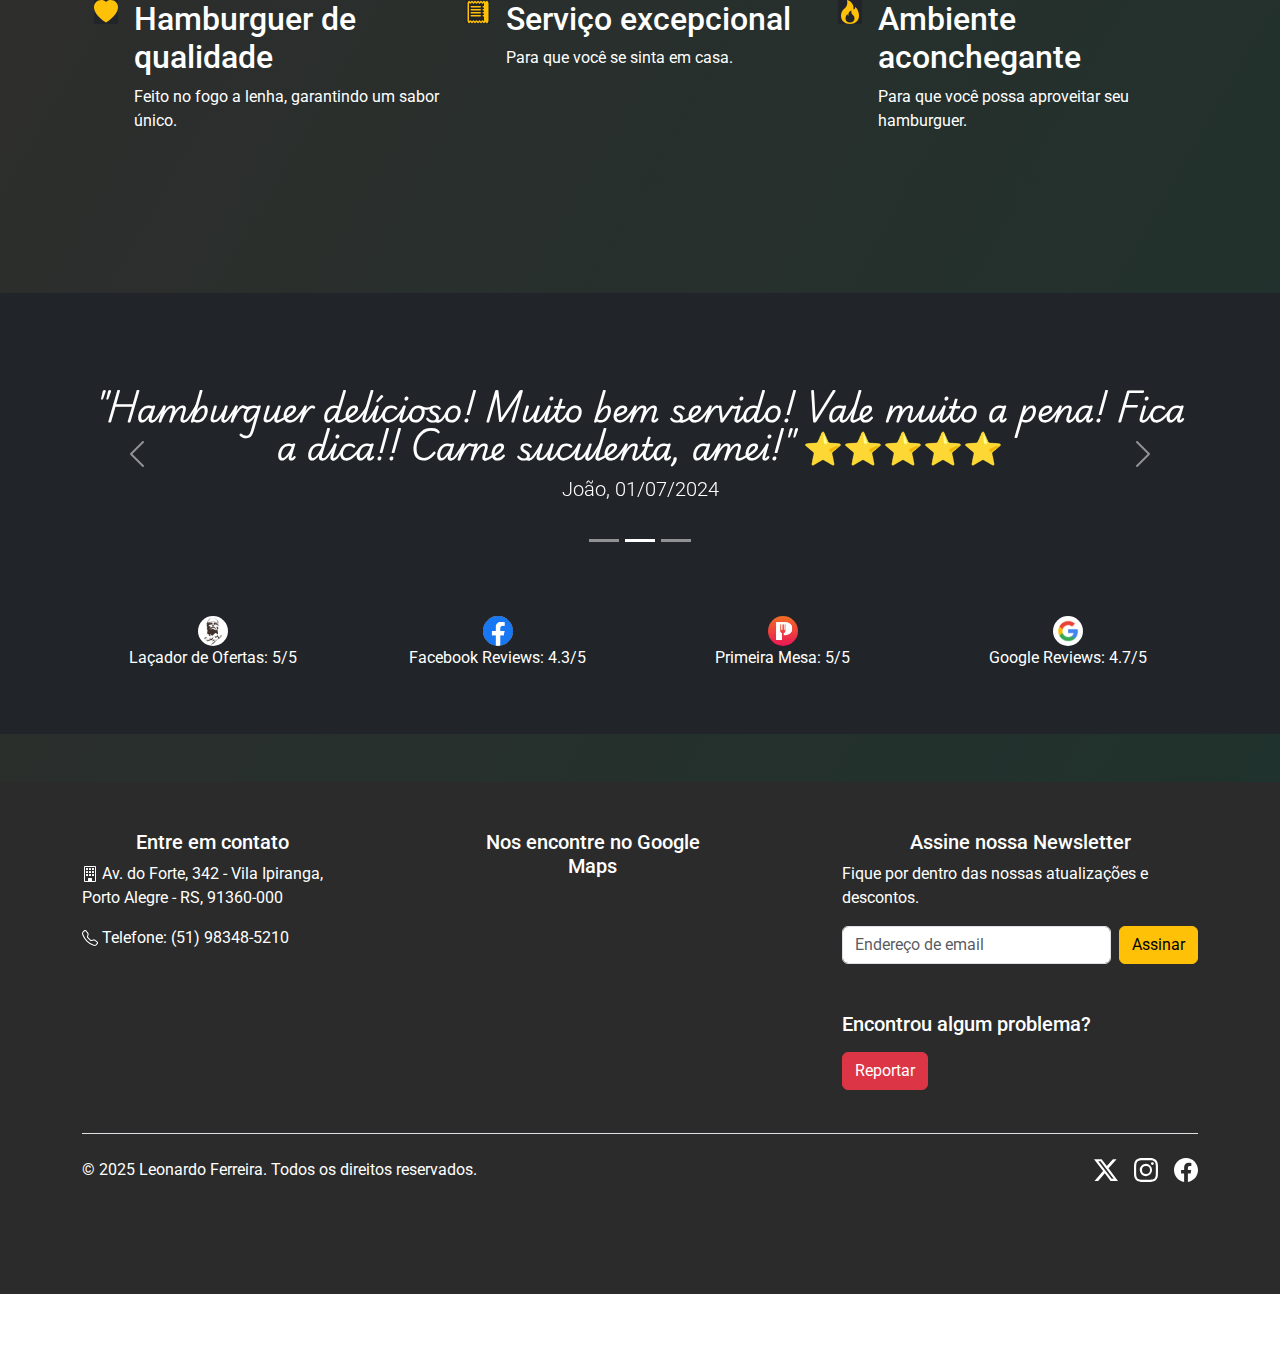
==== commit 98d749b1: "reverted whole index.html" ====
--- a/index.html
+++ b/index.html
@@ -50,7 +50,7 @@
     </div>
     <!-- HERO -->
     <!-- FEATURETTES -->
-    <div class="container py-7">
+    <div class="container py-5">
       <div class="row featurette mb-5 align-items-center">
         <div class="col-md-5 order-md-2">
           <h2
@@ -63,7 +63,7 @@
             hamburguer artesanal.
           </p>
         </div>
-        <div class="col-md-5 order-md-1">
+        <div class="col-md-7 order-md-1">
           <img
             src="./images/ambient.jpg"
             class="img-fluid rounded-circle"
@@ -73,7 +73,7 @@
         </div>
       </div>
       <div class="row featurette align-items-center">
-        <div class="col-md-7">
+        <div class="col-md-5">
           <h2
             class="featurette-heading fw-normal lh-1 text-white bebas-neue-regular"
           >
@@ -84,7 +84,7 @@
             único.
           </p>
         </div>
-        <div class="col-md-5">
+        <div class="col-md-7">
           <img
             src="./images/grill.jpg"
             class="img-fluid rounded-circle"
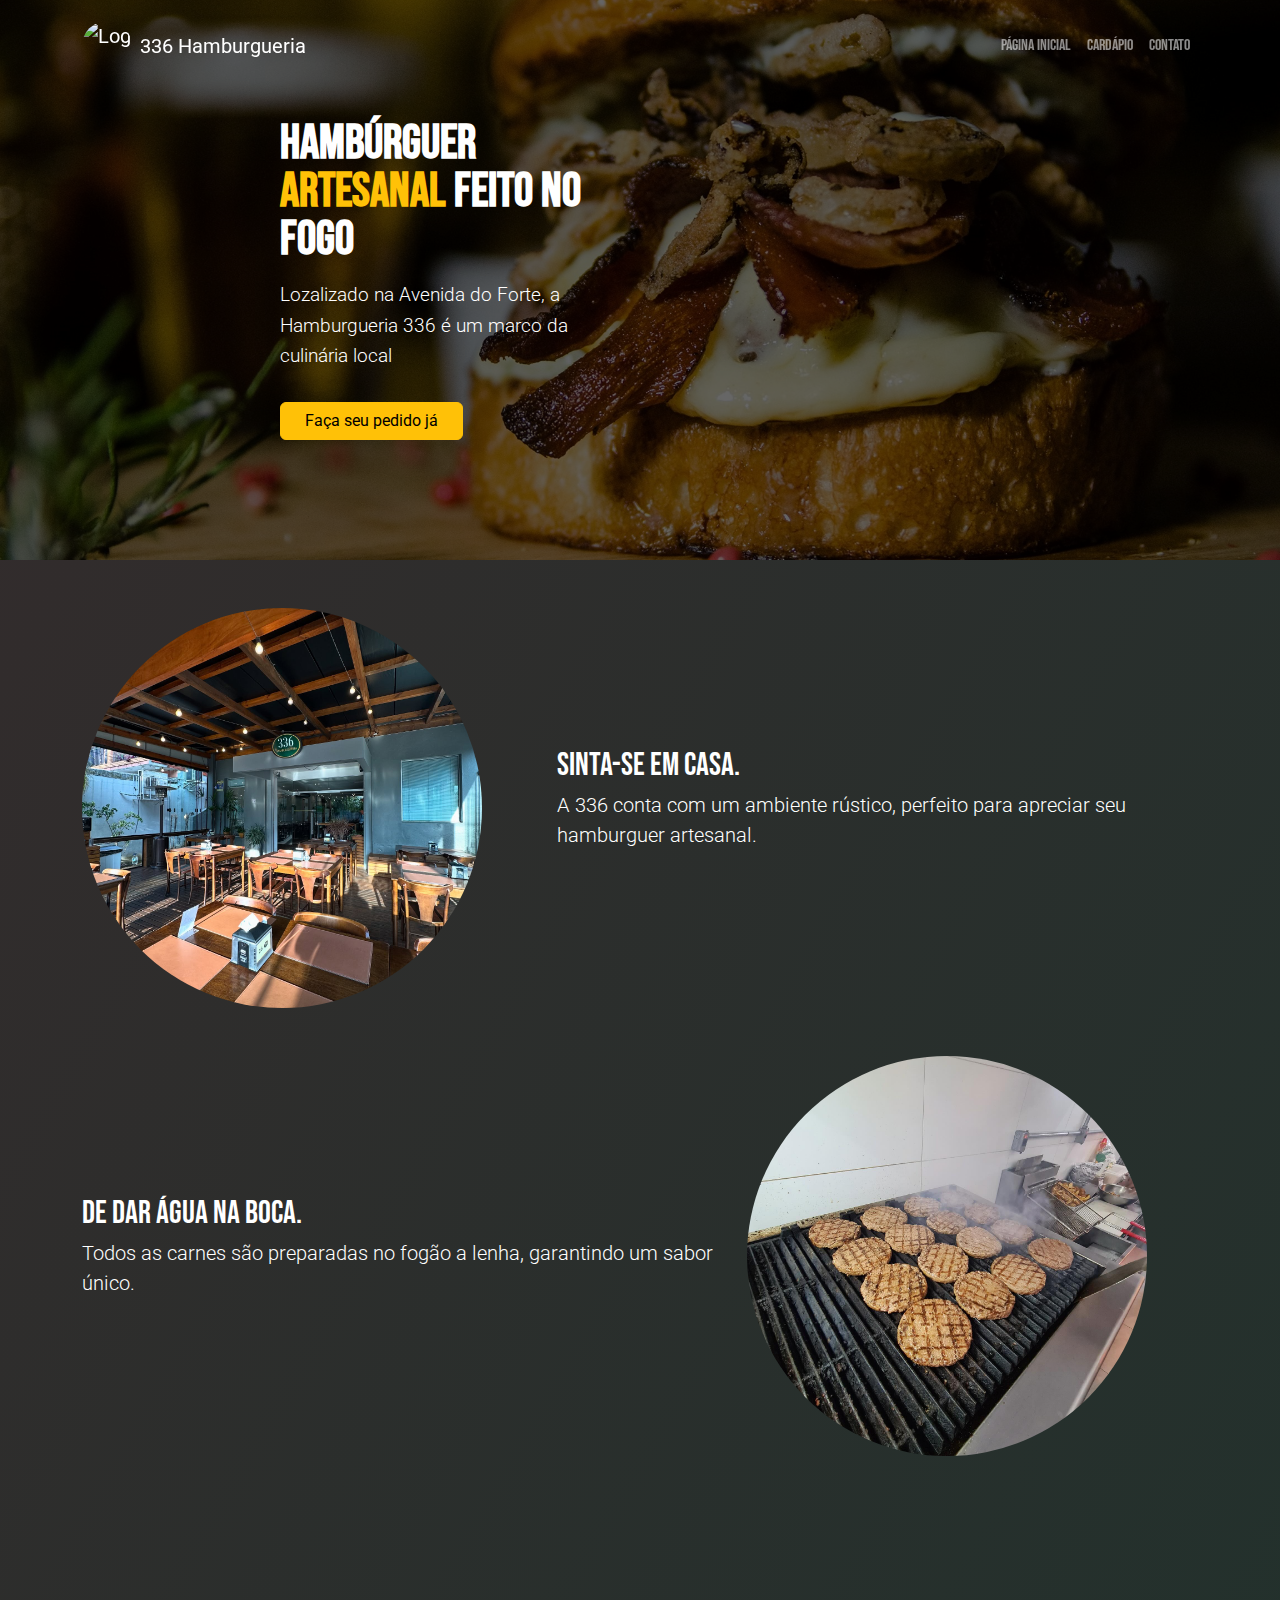
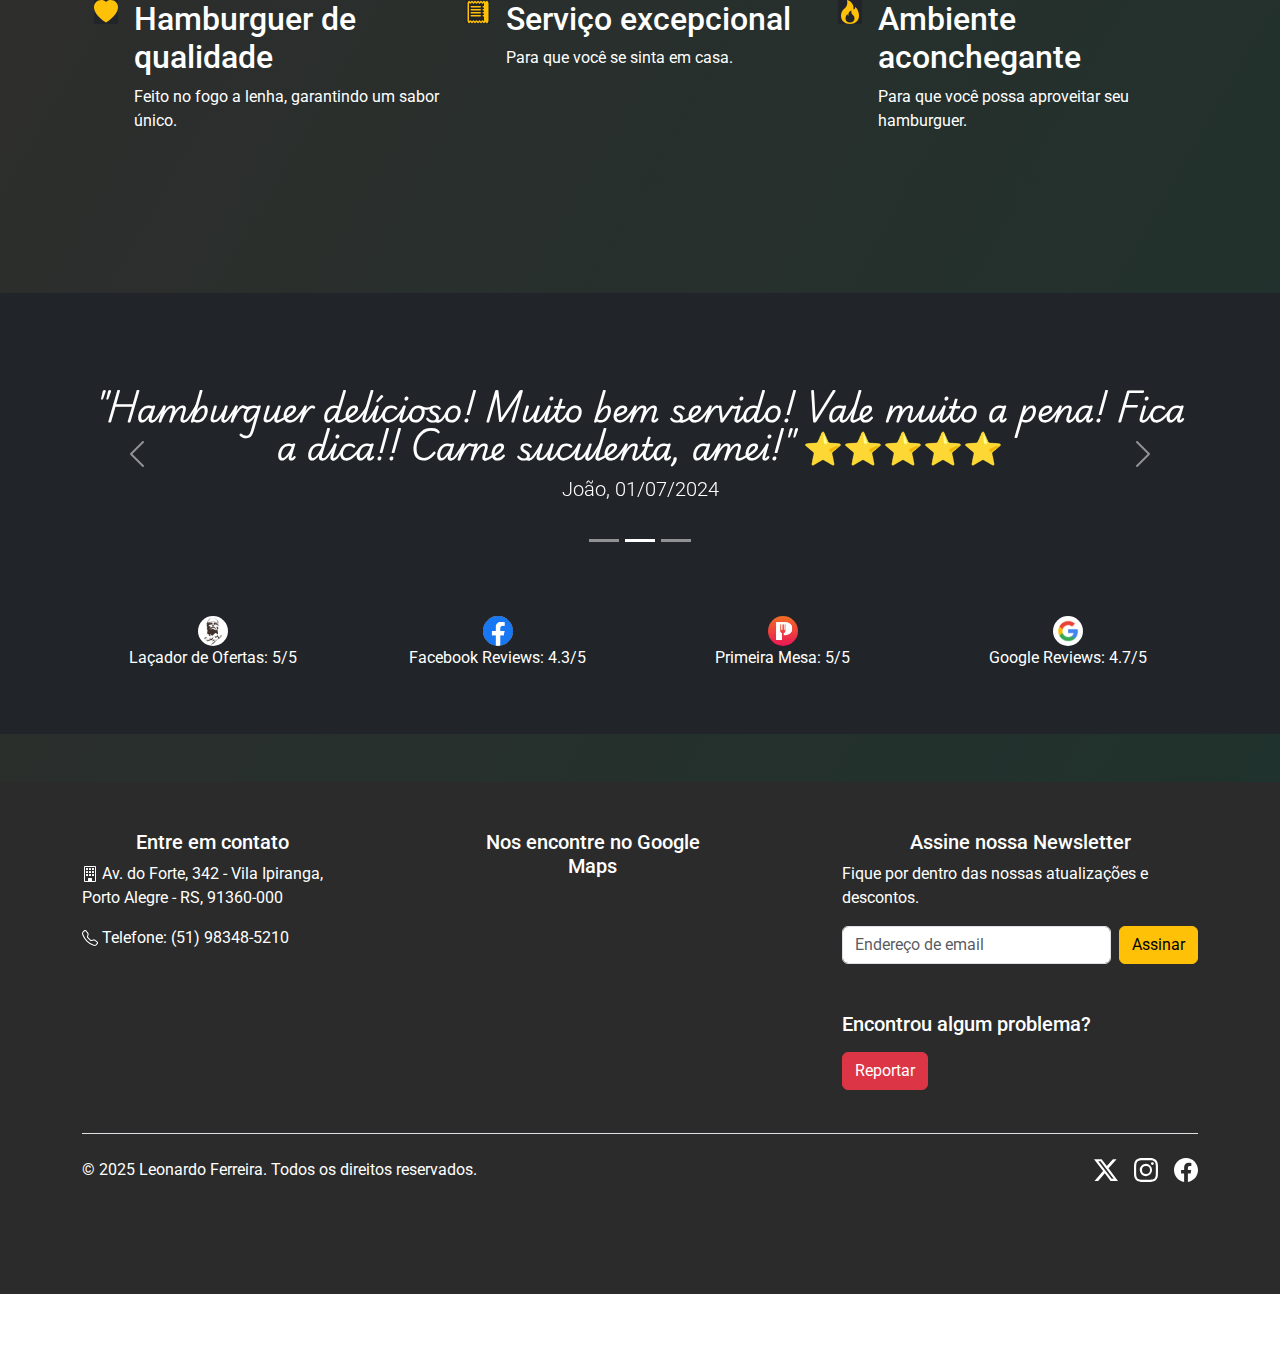
==== commit 4f3b8f8a: "Update index.html" ====
--- a/index.html
+++ b/index.html
@@ -34,7 +34,7 @@
               <span class="text-warning roboto">artesanal</span> feito no fogo
             </h1>
             <p class="lead text-white">
-              Localizado na Avenida do Forte, a Hamburgueria 336 é um marco da
+              Lozalizado na Avenida do Forte, a Hamburgueria 336 é um marco da
               culinária local
             </p>
             <div class="d-grid gap-2 d-flex justify-content-start">
@@ -52,7 +52,7 @@
     <!-- FEATURETTES -->
     <div class="container py-5">
       <div class="row featurette mb-5 align-items-center">
-        <div class="col-md-5 order-md-2">
+        <div class="col-md-7 order-md-2">
           <h2
             class="featurette-heading fw-normal lh-1 text-white bebas-neue-regular"
           >
@@ -63,7 +63,7 @@
             hamburguer artesanal.
           </p>
         </div>
-        <div class="col-md-7 order-md-1">
+        <div class="col-md-5 order-md-1">
           <img
             src="./images/ambient.jpg"
             class="img-fluid rounded-circle"
@@ -73,7 +73,7 @@
         </div>
       </div>
       <div class="row featurette align-items-center">
-        <div class="col-md-5">
+        <div class="col-md-7">
           <h2
             class="featurette-heading fw-normal lh-1 text-white bebas-neue-regular"
           >
@@ -84,7 +84,7 @@
             único.
           </p>
         </div>
-        <div class="col-md-7">
+        <div class="col-md-5">
           <img
             src="./images/grill.jpg"
             class="img-fluid rounded-circle"
